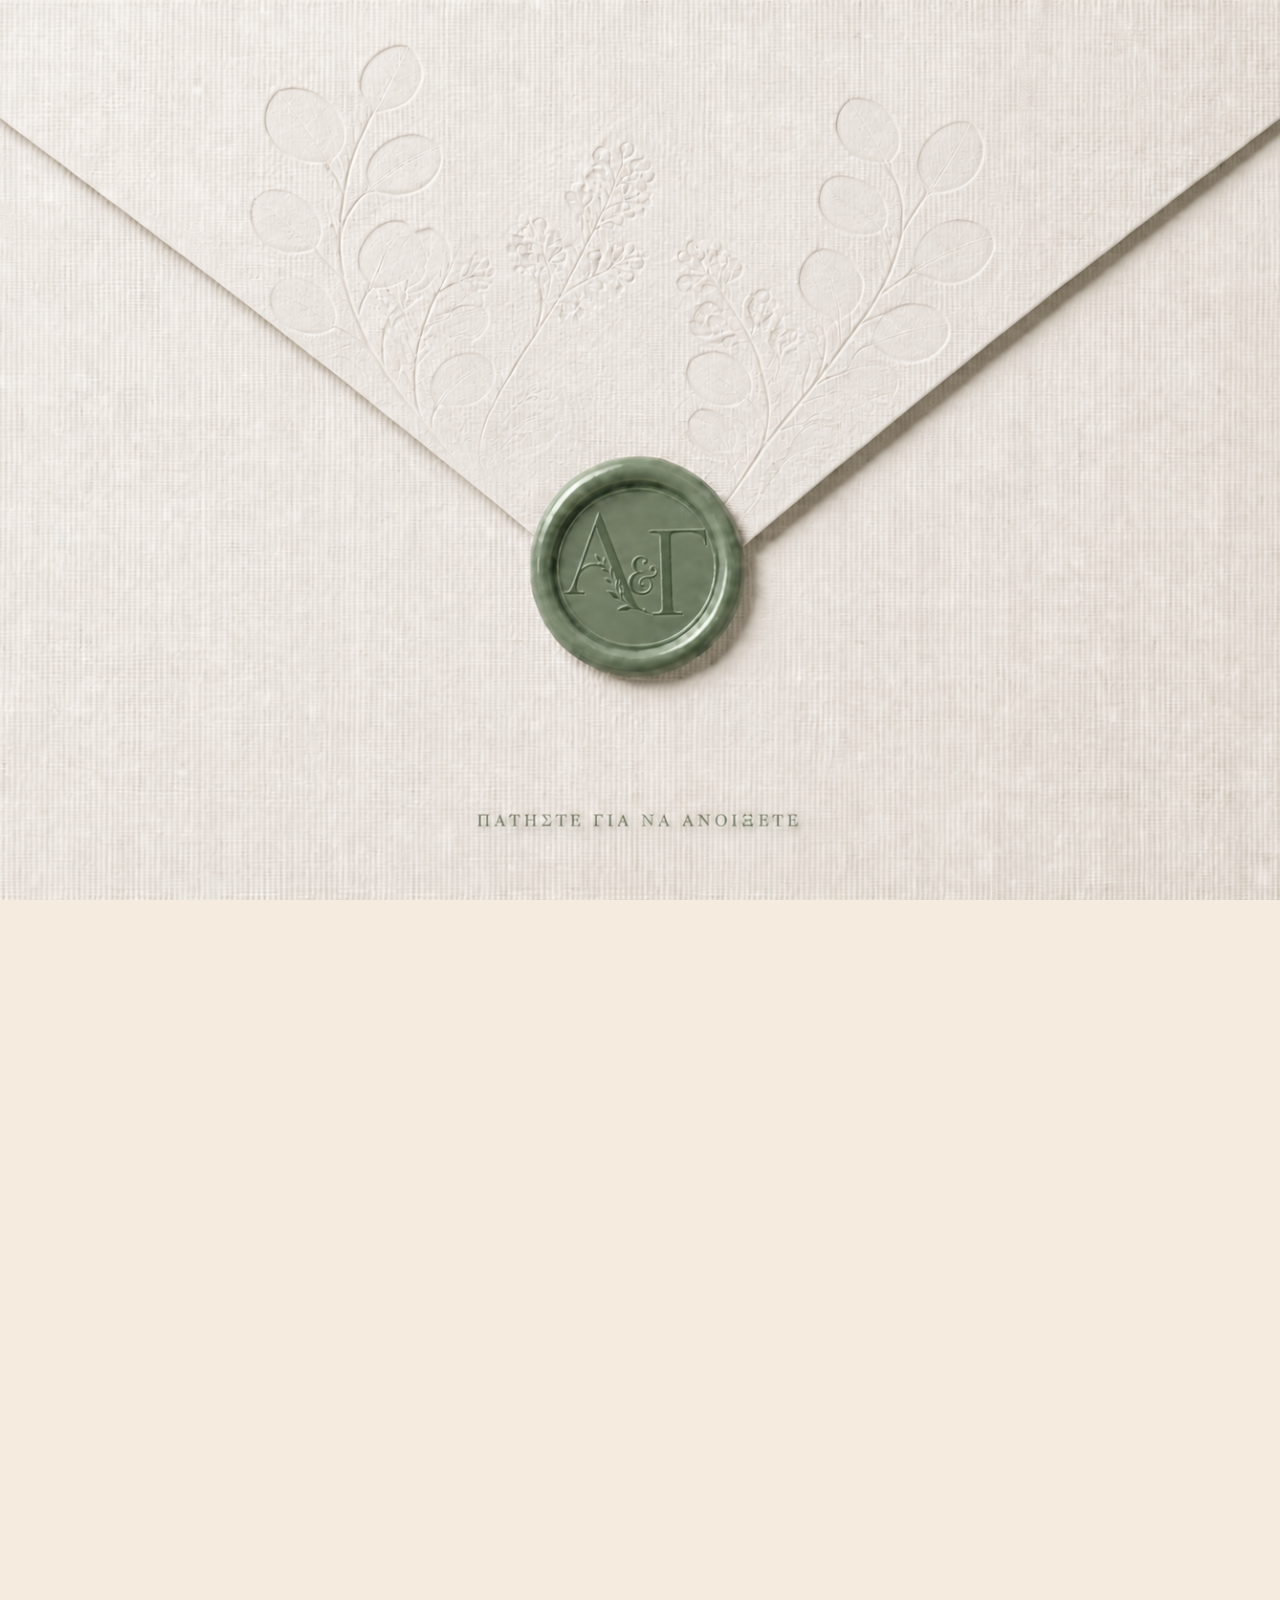
==== index.html @ 4507e448 "Wedding invitation site for Γιάννης & Αικατερίνη Based on the achilleas-georgia invitation, with eve" ====
<!doctype html><html lang="el"><head><meta charset="utf-8"><meta http-equiv="Cache-Control" content="no-cache, no-store, must-revalidate"><meta http-equiv="Pragma" content="no-cache"><meta http-equiv="Expires" content="0"><meta name="viewport" content="width=device-width,initial-scale=1"><script>(function(){var n=performance.getEntriesByType&&performance.getEntriesByType('navigation')[0];var u=new URL(location.href);if(n&&n.type==='reload'&&!u.searchParams.has('_fresh')){u.searchParams.set('_fresh',Date.now());location.replace(u.href)}})()</script><meta name="theme-color" content="#566e55"><title>Γιάννης &amp; Αικατερίνη | 00.00.0000</title><meta name="description" content="Το ηλεκτρονικό προσκλητήριο γάμου του Γιάννη και της Αικατερίνης, TODO ημερομηνία TODO: στον Ιερό Ναό … (περιοχή σε γενική)."><link rel="canonical" href="https://giannispap23.github.io/marriage/"><link rel="icon" type="image/png" href="favicon.png?v=1"><link rel="apple-touch-icon" href="apple-touch-icon.png?v=1"><link rel="manifest" href="site.webmanifest?v=1"><meta name="msapplication-TileColor" content="#566e55"><meta name="msapplication-TileImage" content="https://giannispap23.github.io/marriage/mstile.png?v=1"><meta property="og:type" content="website"><meta property="og:locale" content="el_GR"><meta property="og:url" content="https://giannispap23.github.io/marriage/"><meta property="og:title" content="Γιάννης &amp; Αικατερίνη | 00.00.0000"><meta property="og:description" content="Σας προσκαλούμε στον γάμο μας, TODO ημερομηνία, TODO: στον Ιερό Ναό … (περιοχή σε γενική)."><meta property="og:image" content="https://giannispap23.github.io/marriage/share-thumbnail-safe.png?v=1"><meta property="og:image:secure_url" content="https://giannispap23.github.io/marriage/share-thumbnail-safe.png?v=1"><meta property="og:image:type" content="image/png"><meta property="og:image:width" content="1254"><meta property="og:image:height" content="1254"><meta property="og:image:alt" content="Γιάννης &amp; Αικατερίνη — 00.00.0000"><meta name="twitter:card" content="summary_large_image"><meta name="twitter:title" content="Γιάννης &amp; Αικατερίνη | 00.00.0000"><meta name="twitter:description" content="Σας προσκαλούμε στον γάμο μας, TODO ημερομηνία."><meta name="twitter:image" content="https://giannispap23.github.io/marriage/share-thumbnail-safe.png?v=1"><meta name="twitter:image:alt" content="Γιάννης &amp; Αικατερίνη — 00.00.0000"><link rel="preconnect" href="https://fonts.googleapis.com"><link rel="preconnect" href="https://fonts.gstatic.com" crossorigin><link href="https://fonts.googleapis.com/css2?family=Great+Vibes&family=Noto+Serif:wght@300;400;500&display=swap" rel="stylesheet"><link rel="preload" href="envelope-landscape.png?v=1" as="image" fetchpriority="high"><link rel="stylesheet" href="design.css?v=1"><link rel="stylesheet" href="fix.css?v=1"><link rel="stylesheet" href="contrast.css?v=1"><link rel="stylesheet" href="responsive.css?v=1"></head>
<body class="locked"><section class="intro" id="intro"><button class="envelope" id="envelope" aria-label="Ανοίξτε το προσκλητήριο"><span class="env-back"></span><span class="env-front"></span><span class="flap"></span></button><p class="tap">Πατήστε τη σφραγίδα</p></section>
<main id="content" aria-hidden="true">
  <section class="date-hero section"><img class="scroll-flower flower-top" data-base="-18" src="flower-sprig.png?v=1" alt=""><img class="scroll-flower flower-bottom" data-base="162" src="flower-sprig.png?v=1" alt=""><div class="date-stack reveal-down" aria-label="Γιάννης και Αικατερίνη, TODO ημερομηνία"><span class="hero-number">00</span><b class="groom-name">Γιάννης</b><div class="middle-date"><span class="hero-number">00</span><i>&amp;</i></div><b class="bride-name">Αικατερίνη</b><span class="hero-number">00</span></div></section>
  <section class="countdown-section section reveal-up" id="countdown"><h2>Και μετράμε αντίστροφα:</h2><div class="countdown"><div><b id="days">—</b><small>Ημέρες</small></div><div><b id="hours">—</b><small>Ώρες</small></div><div><b id="minutes">—</b><small>Λεπτά</small></div><div><b id="seconds">—</b><small>Δ/λεπτα</small></div></div></section>
  <section class="invitation section floral-section"><div class="photo-panel"></div><div class="invite-card"><p>Την ημέρα που ο Θεός θα ευλογήσει<br>το καινούργιο μας ξεκίνημα,<br>θα είναι μεγάλη χαρά για μας<br>η παρουσία και η προσευχή σας<br>στο μυστήριο του γάμου μας</p><h1><span>Γιάννης</span><i>&amp;</i><span>Αικατερίνη</span></h1><div class="people"><div><h2>Οικογένειες</h2><p>TODO: π.χ. Αντωνίου &amp; Ελένης Επώνυμο<br>TODO: π.χ. Γρηγορίου &amp; Αικατερίνης Επώνυμο</p></div><div><h2>Κουμπάροι</h2><p>TODO: π.χ. Αλέξανδρος &amp; Μαρία Επώνυμο</p></div></div></div></section>
  <section class="wedding-day section reveal-up"><h2>Η Μέρα του Γάμου</h2><span class="day-star">✦</span><div class="day-cards"><article class="day-card"><span class="day-icon">❀</span><h3>Γάμος</h3><strong>TODO ώρα</strong><p>TODO ημερομηνία</p><h4>TODO: Ιερός Ναός …</h4><p>TODO: περιοχή ναού</p><a target="_blank" rel="noopener" href="https://www.google.com/maps/search/?api=1&amp;query=TODO%3A+%CE%99%CE%B5%CF%81%CF%8C%CF%82+%CE%9D%CE%B1%CF%8C%CF%82+%E2%80%A6+TODO%3A+%CF%80%CE%B5%CF%81%CE%B9%CE%BF%CF%87%CE%AE+%CE%BD%CE%B1%CE%BF%CF%8D">📍 Δείτε στον χάρτη</a></article><article class="day-card"><span class="day-icon">♡</span><h3>Δεξίωση</h3><strong>Ακολουθεί</strong><p>Γεύμα &amp; Χορός</p><h4>TODO: όνομα κτήματος / αίθουσας</h4><p>TODO: περιοχή</p><a target="_blank" rel="noopener" href="https://www.google.com/maps/search/?api=1&amp;query=TODO%3A+%CF%8C%CE%BD%CE%BF%CE%BC%CE%B1+%CE%BA%CF%84%CE%AE%CE%BC%CE%B1%CF%84%CE%BF%CF%82+%2F+%CE%B1%CE%AF%CE%B8%CE%BF%CF%85%CF%83%CE%B1%CF%82+TODO%3A+%CF%80%CE%B5%CF%81%CE%B9%CE%BF%CF%87%CE%AE">📍 Δείτε στον χάρτη</a></article></div></section>
  <section class="rsvp section reveal-up"><div class="rsvp-card"><h2>Σας περιμένουμε στη χαρά μας</h2><p>Παρακαλούμε ενημερώστε μας για την παρουσία σας στη δεξίωση<br>έως τις TODO, συμπληρώνοντας την παρακάτω φόρμα.</p><form id="rsvpForm"><label>Ονοματεπώνυμο<input name="name" required autocomplete="name"></label><label>Τηλέφωνο<input name="phone" type="tel" required autocomplete="tel"></label><fieldset><legend>Θα έρθετε στη δεξίωση;</legend><label class="choice"><input type="radio" name="attendance" value="Ναι" required> Ναι</label><label class="choice"><input type="radio" name="attendance" value="Όχι"> Όχι</label></fieldset><label>Αν ΝΑΙ, πόσα άτομα να σημειώσουμε;<select name="guests"><option>0</option><option>1</option><option>2</option><option>3</option><option>4</option><option>5</option><option>6</option><option>7</option><option>8</option><option>9</option></select></label><label>Κάτι που θέλετε να μας πείτε…<textarea name="message" rows="3"></textarea></label><button type="submit">Αποστολή</button><p id="formStatus" role="status"></p></form></div></section>
  <section class="gift section reveal-up"><p class="small-title">Προαιρετική Λίστα Γάμου</p><p class="gift-intro">Η παρουσία σας είναι το μεγαλύτερο δώρο για εμάς.<br><br>Εάν επιθυμείτε να μας χαρίσετε κάτι, θα χαρούμε να το κάνετε μέσω:</p><div class="gift-options"><div class="bank-card"><span class="bank-icon">€</span><h3>TODO: Τράπεζα</h3><button class="copy-gift" data-gift="IBAN" data-copy="TODO: GRxxxxxxxxxxxxxxxxxxxxxxxxx">TODO: GRxxxxxxxxxxxxxxxxxxxxxxxxx</button><p class="copy-status">Πατήστε για αντιγραφή</p></div><div class="bank-card"><span class="bank-icon">✦</span><h3>IRIS Payments</h3><button class="copy-gift" data-gift="IRIS" data-copy="69">TODO: 69XXXXXXXX</button><p class="copy-status">Πατήστε για αντιγραφή</p></div></div><p class="gift-thanks">Σας ευχαριστούμε θερμά.</p><div class="gift-space" aria-hidden="true"></div></section>
  <section class="album section floral-bg"><h2>Οι στιγμές μας</h2><p>Βοηθήστε μας να δημιουργήσουμε ένα μοναδικό ψηφιακό άλμπουμ, γεμάτο χαμόγελα, συγκινήσεις και αυθόρμητες στιγμές!</p><button type="button" class="soft-button">Ανεβάστε φωτογραφίες</button><p id="uploadStatus" role="status"></p></section>
  <section class="wishes section"><h2>Ευχολόγιο</h2><form id="wishForm"><label>Ονοματεπώνυμο<input name="wishName" required></label><label>Ευχή<textarea name="wish" rows="4" required></textarea></label><button type="submit">Αποστολή</button><p id="wishStatus" role="status"></p></form></section>
  <footer class="section"><h2>Στοιχεία επικοινωνίας.</h2><div class="phone-links"><a href="tel:TODO: +3069XXXXXXXX"><b>Γιάννης</b><span>TODO: +3069XXXXXXXX</span></a><a href="tel:TODO: +3069XXXXXXXX"><b>Αικατερίνη</b><span>TODO: +3069XXXXXXXX</span></a></div></footer>
</main><button class="music" id="music" aria-label="Ήχος">♫</button><script src="https://upload-widget.cloudinary.com/latest/global/all.js"></script><script src="script.js?v=1"></script><script>(function(){var u=new URL(location.href);if(u.searchParams.has('_fresh')){u.searchParams.delete('_fresh');history.replaceState(null,'',u.pathname+(u.searchParams.size?'?'+u.searchParams:'')+u.hash)}})()</script></body></html>
---- design.css ----
:root{--green:#6f836f;--green-dark:#405746;--soft:#f5ecdf;--gold:#c49a6c;--terra:#b94c28;--peach:#db8657}*{box-sizing:border-box}html{scroll-behavior:smooth}body{margin:0;background:var(--soft);color:var(--green-dark);font-family:'Noto Serif',serif}.locked{overflow:hidden}.intro{position:fixed;z-index:20;inset:0;display:grid;place-items:center;background:#f2eee8;transition:opacity .9s,visibility .9s}.intro.open{opacity:0;visibility:hidden}.intro-photo{position:absolute;inset:0;background:radial-gradient(circle at 50% 45%,#fff 0,#efe9e0 68%,#e2d8ca 100%)}.intro-kicker{display:none}.tap{position:absolute;z-index:8;bottom:max(5vh,28px);margin:0;color:#59695a;font-size:clamp(.56rem,1.2vw,.72rem);letter-spacing:.28em;text-transform:uppercase}.envelope{position:relative;height:min(91svh,900px);width:auto;max-width:92vw;aspect-ratio:714/1000;border:0;border-radius:clamp(8px,1.5vw,18px);background:#f6f2e9;cursor:pointer;perspective:1400px;overflow:hidden;box-shadow:0 24px 55px #4b443b36}.envelope:before{content:'';position:absolute;z-index:1;inset:0;background:linear-gradient(100deg,#ffffff99,#e7ded255),repeating-linear-gradient(0deg,#8b7e6d0a 0 1px,transparent 1px 3px);}.env-back{position:absolute;z-index:1;inset:0;background:#f7f3eb}.env-front{position:absolute;z-index:5;inset:0;clip-path:polygon(0 43%,50% 59%,100% 43%,100% 100%,0 100%);background:linear-gradient(145deg,#f2ede3,#e6ddd0);transition:transform 1.2s 1.05s,opacity .8s 1.4s}.flap{position:absolute;z-index:6;inset:0 0 38%;clip-path:polygon(0 0,100% 0,50% 100%);transform-origin:top;transition:transform 1.25s cubic-bezier(.4,0,.2,1);background:linear-gradient(160deg,#faf7ef,#e8dfd2)}.flap:after{content:'❧  ❦  ❧';position:absolute;inset:16% 8% auto;color:#c5c8bd;font-size:clamp(2.5rem,8vw,5rem);letter-spacing:.35em;opacity:.32;text-shadow:0 1px #fff}.letter{position:absolute;z-index:3;left:5%;right:5%;bottom:4%;height:88%;padding:18% 8%;background:#fff;color:var(--green-dark);font:clamp(2.4rem,7vw,5rem) 'Great Vibes';transition:transform 1.25s 1.35s,opacity .7s 1.6s;box-shadow:0 4px 20px #0001}.letter b{display:block;font-weight:400}.letter i{color:var(--terra)}.letter small{display:block;margin-top:15px;font:400 clamp(.62rem,1.4vw,.85rem) 'Noto Serif';letter-spacing:.2em}.seal{position:absolute;z-index:7;left:50%;top:43%;transform:translate(-50%,-50%);width:clamp(70px,13vh,116px);height:clamp(70px,13vh,116px);border-radius:50%;display:grid;place-items:center;background:var(--green);color:#edf0e9;font:clamp(1.4rem,3vw,2.2rem) 'Great Vibes';box-shadow:inset 0 0 0 5px #ffffff22,0 8px 15px #283b2d36;transition:transform .65s,opacity .55s}.envelope.is-open .seal{transform:translate(-50%,-50%) scale(1.18);opacity:0}.envelope.is-open .flap{transform:rotateX(180deg);z-index:2}.envelope.is-open .env-front{transform:translateY(42%);opacity:.15}.envelope.is-open .letter{transform:translateY(-9%)}main{width:min(100%,1180px);margin:auto;background:#fff;box-shadow:0 0 50px #4d453c25;opacity:0;transition:opacity .9s}main.visible{opacity:1}.section{padding:clamp(72px,9vw,120px) max(6%,32px);text-align:center;position:relative;overflow:hidden}.small-title{font-size:clamp(1rem,1.8vw,1.35rem);margin:0 0 10px;color:var(--terra)}.section h2{font:400 clamp(3.3rem,7vw,6rem) 'Great Vibes';margin:5px 0 30px;color:var(--green-dark)}.countdown-section{padding-top:clamp(70px,9vw,105px);padding-bottom:clamp(70px,9vw,105px)}.countdown{display:grid;grid-template-columns:repeat(4,1fr);gap:12px;max-width:760px;margin:auto}.countdown b{display:block;font-size:clamp(1.8rem,5vw,3.8rem);font-weight:300;color:var(--terra)}.countdown small{font-size:clamp(.58rem,1vw,.78rem)}.floral-section:before,.floral-section:after,.floral-bg:after{content:'';position:absolute;background:url('bouquet.jpg') center/cover;width:clamp(260px,35vw,430px);height:clamp(340px,46vw,560px);opacity:.9;pointer-events:none}.floral-section:before{left:-190px;top:-100px;transform:rotate(12deg)}.floral-section:after{right:-210px;bottom:-130px;transform:rotate(195deg)}.invitation{padding:0;display:grid;grid-template-columns:minmax(320px,42%) 1fr;align-items:stretch}.photo-panel{min-height:980px;background:url('bouquet.jpg') center/cover}.invite-card{padding:clamp(72px,8vw,115px) 8%;align-self:center;background:#fffffff3;position:relative;z-index:1}.verse{font-style:italic;font-size:clamp(1rem,1.5vw,1.25rem);line-height:1.8}.divider{display:block;color:var(--peach);margin:25px}.invite-card>p{line-height:1.9}.invite-card h1{font:400 clamp(3.7rem,7vw,6.4rem)/.95 'Great Vibes';margin:38px 0 22px}.invite-card h1 i{color:var(--terra)}.invite-card h3{font-weight:400;font-size:clamp(.95rem,1.4vw,1.15rem)}.people{display:grid;grid-template-columns:1fr 1fr;gap:24px;margin-top:48px}.people h2{font-size:clamp(2.3rem,4vw,3.4rem);margin:0}.people p{font-size:clamp(.75rem,1.1vw,.92rem);line-height:1.9}.location-name{font-size:clamp(1.05rem,1.5vw,1.3rem);line-height:1.7}.location iframe{width:100%;height:clamp(340px,48vw,520px);border:0;margin:28px 0}.map-link{display:inline-block;color:var(--green-dark);text-decoration:none;border-bottom:1px solid;padding:9px;letter-spacing:.09em}.floral-bg{background:#f7f3ed}.floral-bg:after{right:-190px;bottom:-170px;transform:rotate(190deg);opacity:.5}.rsvp>p,.album>p{line-height:1.9;max-width:620px;margin:0 auto 40px}.rsvp form,.wishes form{position:relative;z-index:1;max-width:600px;margin:auto;text-align:left}label,legend{display:block;font-size:.84rem;margin:18px 0 7px}input,select,textarea{width:100%;padding:13px;border:0;border-bottom:1px solid #9bab99;background:#ffffffc2;color:var(--green-dark);font:inherit;border-radius:0}fieldset{border:0;padding:0;margin:18px 0}.choice{display:inline-flex;align-items:center;margin-right:25px}.choice input{width:auto;margin-right:8px}form button,.soft-button{display:block;margin:30px auto 0;padding:14px 48px;border:1px solid var(--terra);background:var(--terra);color:#fff;font:inherit;cursor:pointer}.bank-card{max-width:570px;margin:30px auto;padding:50px;background:#f7f3ed}.bank-icon{display:grid;place-items:center;margin:auto;width:58px;height:58px;border:1px solid var(--terra);border-radius:50%;font-size:1.7rem;color:var(--terra)}.bank-card h3{font-weight:400}.iban{border:0;background:none;color:var(--green-dark);font:500 clamp(.82rem,2.2vw,1.1rem) monospace;cursor:pointer}.bank-card p{font-size:.72rem}.no-gift{border:0;background:none;color:var(--green-dark);text-decoration:underline;cursor:pointer}.album{min-height:480px}.soft-button{background:transparent;color:var(--terra)}.wishes{background:#fff}footer{background:url('bouquet.jpg') center/cover;color:#fff;text-shadow:0 2px 10px #263526;min-height:520px}footer:before{content:'';position:absolute;inset:0;background:#394f40b5}footer>*{position:relative}footer h2{color:#fff}footer h3{font:400 clamp(3rem,7vw,5.8rem) 'Great Vibes';margin:10px}.phone-links{display:flex;justify-content:center;gap:18px;flex-wrap:wrap;margin-top:32px}.phone-links a{color:#fff;text-decoration:none;border:1px solid #ffffff99;padding:13px 18px}.music{display:none;position:fixed;z-index:10;right:18px;bottom:18px;width:52px;height:52px;border:1px solid #fff;border-radius:50%;background:var(--green-dark);color:#fff;font-size:1.2rem}.music.show{display:block}.music.playing{animation:pulse 1.4s infinite}@keyframes pulse{50%{transform:scale(1.08)}}@media(max-width:760px){body{background:#fff}.section{padding:68px 7%}.invitation{grid-template-columns:1fr}.photo-panel{min-height:520px}.invite-card{padding:78px 7%}.people{grid-template-columns:1fr}.envelope{height:auto;width:min(88vw,430px);max-height:92svh}.tap{bottom:3.5vh}.flap:after{font-size:2.8rem}.location iframe{height:360px}}@media(min-width:1400px){main{width:min(92vw,1320px)}.invitation{grid-template-columns:45% 55%}.photo-panel{min-height:1080px}}
---- fix.css ----
.letter{opacity:0;transition:none;padding:0;overflow:hidden;border:7px solid #fff}.letter img{display:block;width:100%;height:100%;object-fit:cover}.envelope.is-open .letter{opacity:1;transform:translateY(-13%);transition:transform 1.35s 1.25s,opacity .6s 1.05s}.flap{inset:0 0 43%;clip-path:polygon(0 0,100% 0,50% 100%);filter:drop-shadow(0 7px 5px #756c6030)}.flap:after{content:'';position:absolute;inset:6% 4% 12%;background:linear-gradient(#f6f2e9d9,#f6f2e9d9),url('bouquet.jpg') center/cover;filter:grayscale(1);opacity:.16;mix-blend-mode:multiply}.env-front{inset:0;clip-path:polygon(0 39%,50% 61%,100% 39%,100% 100%,0 100%);background:linear-gradient(150deg,#f1eadf 0 49.6%,#e7ddcf 50% 100%);filter:drop-shadow(0 -5px 6px #756c601f)}.env-back{background:linear-gradient(90deg,#e8dfd2,#f8f4eb 12% 88%,#e8dfd2)}.seal{top:47%}.envelope.is-open .flap{transform:rotateX(180deg)}.envelope.is-open .env-front{transform:translateY(48%);opacity:.1}
.date-hero{min-height:100svh;display:grid;place-items:center;background:#fff;padding:30px;isolation:isolate}.date-stack{position:relative;z-index:2;display:grid;grid-template-columns:1fr;justify-items:center;line-height:.7}.date-stack span{font-size:clamp(9rem,26vw,21rem);font-weight:300;color:#d8dfd8;letter-spacing:-.08em}.date-stack b{font:400 clamp(4rem,10vw,8.5rem)/.65 'Great Vibes';color:var(--green-dark);margin:-1.4em 0 -.2em}.date-stack i{font:400 clamp(2rem,5vw,4rem) 'Great Vibes';color:var(--terra);margin:-.2em 0}.corner{position:absolute;width:clamp(220px,28vw,400px);height:clamp(220px,28vw,400px);background:url('bouquet.jpg') center/cover no-repeat;z-index:1}.corner-top{left:-8%;top:-8%;clip-path:polygon(0 0,100% 0,0 100%)}.corner-bottom{right:-8%;bottom:-8%;transform:rotate(180deg);clip-path:polygon(0 0,100% 0,0 100%)}.down-cue{position:absolute;bottom:22px;color:var(--green-dark);font-size:.65rem;letter-spacing:.25em;text-decoration:none}.reveal-up,.reveal-down{opacity:0;transition:opacity .85s,transform .85s}.reveal-up{transform:translateY(55px)}.reveal-down{transform:translateY(-55px)}.revealed{opacity:1;transform:none}.church-photo{position:relative;overflow:hidden;max-height:720px}.church-photo img{display:block;width:100%;height:clamp(420px,64vw,720px);object-fit:cover;transition:transform .7s,filter .7s}.church-photo a{position:absolute;left:50%;top:50%;transform:translate(-50%,-50%);padding:18px 55px;border-radius:999px;background:#334036c9;color:#fff;text-decoration:none;letter-spacing:.12em;opacity:0;transition:opacity .35s}.church-photo:hover img{transform:scale(1.035);filter:brightness(.72)}.church-photo:hover a,.church-photo:focus-within a{opacity:1}.rsvp{background:var(--green);padding:clamp(42px,7vw,90px)}.rsvp-card{max-width:720px;margin:auto;background:#fff;padding:clamp(38px,7vw,85px)}.rsvp-phones{display:grid;gap:13px;margin:28px auto}.rsvp-phones a{color:var(--green-dark);text-decoration:none}.rsvp form input,.rsvp form select,.rsvp form textarea{background:#fff}.rsvp form button{width:100%;background:#fff;color:var(--green-dark);border-color:var(--green-dark)}.gift>p:not(.small-title){max-width:720px;margin:0 auto 40px;line-height:1.9}.gift-options{display:grid;grid-template-columns:1fr 1fr;gap:25px}.copy-gift{border:0;background:none;color:var(--green-dark);font:600 clamp(.82rem,1.7vw,1rem) monospace;cursor:pointer}.copy-status{font-size:.73rem}.music.muted{background:#59645b;color:#c8d0c8}.music.muted:after{content:'';position:absolute;width:26px;height:2px;background:#c8d0c8;transform:rotate(45deg);left:12px;top:24px}.music{position:fixed}.music span{pointer-events:none}@media(max-width:760px){.date-stack span{font-size:clamp(8rem,43vw,14rem)}.date-stack b{font-size:clamp(3.8rem,17vw,6rem)}.corner{width:230px;height:230px}.gift-options{grid-template-columns:1fr}.church-photo a{opacity:1;padding:14px 35px}.church-photo img{filter:brightness(.82)}}
---- contrast.css ----
footer.section{background-position:center 42%;color:#fff;text-shadow:0 2px 12px #18251bcc}footer.section:before{background:linear-gradient(180deg,#304337d9,#25382ee8)}footer.section h2{color:#fff!important;font-size:clamp(4rem,9vw,7rem);line-height:1.05}footer.section h3{color:#fff;font-weight:400}footer.section>p{color:#fff;font-size:1.15rem}footer.section .phone-links a{background:#ffffff12;border:1px solid #fff;color:#fff;box-shadow:0 5px 18px #13201833;backdrop-filter:blur(5px)}
---- responsive.css ----
.intro{padding:0!important;overflow:hidden}.intro-photo,.intro-kicker{display:none!important}
.envelope{width:100vw!important;height:100svh!important;max-width:none!important;max-height:none!important;aspect-ratio:auto!important;border-radius:0!important;box-shadow:none!important}
.env-back{background:linear-gradient(120deg,#d8c8b4,#f7f0e6 42%,#d1bea8)}
.flap{inset:0 0 50%!important;clip-path:polygon(0 0,100% 0,50% 100%)!important;background:linear-gradient(145deg,#eadfce,#cdbba5)!important;transform-origin:top center!important}
.flap:after{inset:4% 5% 9%!important;background-image:url('flower-sprig.png?v=2'),url('flower-sprig.png?v=2')!important;background-position:12% 22%,88% 66%!important;background-size:clamp(170px,24vw,350px) auto,clamp(190px,27vw,390px) auto!important;background-repeat:no-repeat!important;background-color:transparent!important;filter:grayscale(.72) sepia(.22)!important;opacity:.22!important;mix-blend-mode:multiply}
.env-front{clip-path:polygon(0 43%,50% 67%,100% 43%,100% 100%,0 100%)!important;background:linear-gradient(145deg,#eee4d6 0 50%,#dfd1c0 50%)!important}
.seal{top:50%!important;left:50%!important;transform:translate(-50%,-50%)!important;width:clamp(88px,12vw,136px)!important;height:clamp(88px,12vw,136px)!important;font-size:clamp(1.25rem,2.3vw,2rem)!important;letter-spacing:.14em!important;box-shadow:0 10px 28px #49321c66,inset 2px 2px 7px #ffd2a955,inset -4px -5px 8px #61291488!important}
.envelope:before{z-index:2!important;pointer-events:none;background:repeating-linear-gradient(90deg,#8d837509 0 1px,transparent 1px 4px),repeating-linear-gradient(0deg,#8d837507 0 1px,transparent 1px 4px),linear-gradient(115deg,#fff6,#d9cdbb22)!important;mix-blend-mode:multiply;opacity:.95}
.env-back,.env-front,.flap{background-color:#eee8de!important;background-image:repeating-linear-gradient(90deg,#81786c0b 0 1px,transparent 1px 4px),repeating-linear-gradient(0deg,#81786c09 0 1px,transparent 1px 4px),linear-gradient(145deg,#f8f4ed,#e4dacd)!important}
.flap:after{inset:8% 7% 9%!important;background:#d8cfc3!important;-webkit-mask-image:url('flower-sprig.png?v=2')!important;mask-image:url('flower-sprig.png?v=2')!important;-webkit-mask-repeat:no-repeat!important;mask-repeat:no-repeat!important;-webkit-mask-position:center!important;mask-position:center!important;-webkit-mask-size:72% auto!important;mask-size:72% auto!important;filter:drop-shadow(-1px -1px 0 #fff) drop-shadow(1px 1px 1px #a99f92)!important;opacity:.5!important;mix-blend-mode:multiply!important}
.seal{background:radial-gradient(circle at 34% 27%,#80947d 0,#5e765f 45%,#405943 78%,#314936 100%)!important;border:2px solid #536b55!important;box-shadow:0 12px 24px #493d3255,inset 0 0 0 5px #ffffff18,inset 3px 3px 7px #d7e0d02c,inset -5px -6px 8px #1f382999!important;text-shadow:0 1px #233a2b,0 -1px #b9c8b5!important}
.tap{z-index:10;bottom:4vh!important;color:#fff!important;text-shadow:0 2px 12px #38281f!important}
.letter{width:min(70vw,560px)!important;height:min(82svh,790px)!important;left:50%!important;top:50%!important;transform:translate(-50%,-38%)!important}.envelope.is-open .letter{transform:translate(-50%,-58%)!important}
.date-stack{display:flex!important;flex-direction:column;align-items:center;justify-content:center;gap:0;line-height:.68!important}.date-stack span{display:block;margin:-.08em 0;font-size:clamp(8rem,22vw,18rem)!important;color:#d8dfd8;letter-spacing:-.08em}.date-stack b{position:relative;z-index:4;margin:-.18em 0 .04em!important;font:400 clamp(3.7rem,9vw,8rem)/.9 'Great Vibes'!important;color:var(--green-dark)!important;white-space:nowrap}.date-stack i{position:relative;z-index:5;margin:-.55em 0 .02em!important;font:400 clamp(2rem,4vw,3.8rem)/1 'Great Vibes'!important;color:var(--terra)!important}.date-stack .bride-name{margin-top:-.12em!important}
.scroll-flower{position:absolute;z-index:3;width:clamp(130px,22vw,330px);height:auto;will-change:transform;pointer-events:none}.flower-top{left:2vw;top:3vh;transform-origin:35% 45%}.flower-bottom{right:2vw;bottom:3vh;transform-origin:65% 55%}.down-cue,.corner{display:none!important}
.gift-options{display:flex!important;justify-content:center;align-items:stretch;gap:5%!important}.gift-options .bank-card{flex:0 0 45%;width:45%;margin:0!important}
footer.section{background:linear-gradient(145deg,#415847,#24382e)!important}footer.section:before{background:none!important}
.date-stack .bride-name{margin-top:.85em!important}
@media(max-width:760px){.date-stack .bride-name{margin-top:.7em!important}}
.floral-section:before,.floral-section:after{display:none!important}.photo-panel{background-image:url('bouquet.jpg')!important;background-repeat:no-repeat!important;background-position:center!important;background-size:cover!important}
.gift-intro{line-height:1.9!important}.no-gift{display:block;margin:42px auto 0!important;line-height:1.7}.gift-thanks{margin:clamp(32px,5vw,58px) auto 0;font-size:clamp(1.15rem,2vw,1.55rem);color:var(--green-dark);font-style:italic}.gift-space{height:1.7em}
@media(max-width:760px){.date-stack{line-height:.67!important}.date-stack b{font-size:clamp(3.55rem,16vw,5.5rem)!important;margin:-.16em 0 .03em!important}.date-stack i{font-size:2.1rem!important;margin:-.5em 0 .02em!important}.date-stack .bride-name{margin-top:.7em!important}.date-stack span{font-size:clamp(7.4rem,37vw,12rem)!important}.gift-options{display:grid!important;grid-template-columns:1fr!important}.gift-options .bank-card{width:100%;max-width:none;flex:auto}.scroll-flower{width:150px}.letter{width:min(88vw,520px)!important}}

/* Exact reference envelope artwork; fades away while the real invitation rises. */
.envelope:before{content:''!important;position:absolute!important;inset:0!important;width:100%!important;height:100%!important;z-index:9!important;background-color:#ebe5dd!important;background-image:url('envelope-landscape.png?v=41')!important;background-position:center!important;background-repeat:no-repeat!important;background-size:cover!important;opacity:1!important;mix-blend-mode:normal!important;transition:opacity .8s .45s,transform 1.1s .25s!important}
@media (max-aspect-ratio: 4/5){.envelope:before{background-image:url('envelope.png?v=41')!important;background-size:cover!important}}
.intro{inset:0!important;width:100vw!important;max-width:none!important;margin:0!important;padding:0!important}.envelope{position:absolute!important;inset:0!important;width:100vw!important;height:100svh!important;max-width:none!important;max-height:none!important;margin:0!important;border-radius:0!important}
.envelope.is-open:before{opacity:0!important;transform:scale(1.015)!important}
.tap{display:none!important}

/* One equal vertical rhythm for every hero item. */
.date-stack{display:grid!important;grid-template-columns:1fr!important;justify-items:center!important;align-content:center!important;gap:clamp(12px,2.1vh,28px)!important;line-height:1!important}
.date-stack span,.date-stack b,.date-stack i,.date-stack .bride-name{margin:0!important;line-height:.82!important}
.date-stack span{font-size:clamp(6.5rem,15vw,12rem)!important}.date-stack b{font-size:clamp(3.5rem,7.5vw,6rem)!important}.date-stack i{font-size:clamp(2rem,4vw,3.4rem)!important}
@media(max-width:760px){.date-stack{gap:clamp(9px,1.6vh,16px)!important}.date-stack span{font-size:clamp(5.4rem,26vw,8rem)!important}.date-stack b{font-size:clamp(3rem,13vw,4.6rem)!important}.date-stack i{font-size:2rem!important}}

/* Final hero composition: 08 / name / 11+& / name / 26. */
.date-stack{display:grid!important;grid-template-columns:1fr!important;justify-items:center!important;align-content:center!important;gap:clamp(14px,2.5vh,34px)!important;line-height:1!important}
.date-stack .hero-number,.date-stack b,.date-stack i,.date-stack .bride-name{margin:0!important}
.date-stack .hero-number{font:300 clamp(7rem,17vw,13rem)/.72 'Noto Serif',serif!important;color:#d5ddd5!important;letter-spacing:-.075em!important}
.date-stack b{font:400 clamp(4rem,8vw,6.8rem)/.88 'Great Vibes',cursive!important;color:#4c6550!important;white-space:nowrap!important}
.middle-date{position:relative;display:grid;place-items:center}.middle-date>*{grid-area:1/1}.date-stack .middle-date i{z-index:2;font:400 clamp(2.5rem,5vw,4.2rem)/1 'Great Vibes',cursive!important;color:#b75432!important;transform:translateY(.04em)}
@media(max-width:760px){.date-stack{gap:clamp(10px,1.9vh,17px)!important}.date-stack .hero-number{font-size:clamp(6.2rem,31vw,9rem)!important}.date-stack b{font-size:clamp(3.4rem,15vw,5rem)!important}.date-stack .middle-date i{font-size:clamp(2.2rem,10vw,3rem)!important}}

/* Greek luxury typography: real Greek glyphs, rendered as text rather than an image. */
@font-face{font-family:'GFS Olga';src:url('GFSOlga.otf?v=1') format('opentype');font-display:swap}
@font-face{font-family:'GFS Didot';src:url('GFSDidot.otf?v=1') format('opentype');font-weight:400;font-display:swap}
@font-face{font-family:'GFS Didot';src:url('GFSDidotBold.otf?v=1') format('opentype');font-weight:600;font-display:swap}
.date-stack .hero-number{font-family:'GFS Didot','Noto Serif',serif!important;font-weight:600!important;color:#d1d9d1!important;letter-spacing:-.045em!important}
.date-stack b{font-family:'GFS Olga','Segoe Script',cursive!important;font-weight:400!important;font-style:italic!important;color:#4c6550!important;letter-spacing:.01em!important}
.date-stack .middle-date i{font-family:'GFS Olga','Segoe Script',cursive!important;font-size:clamp(1.35rem,2.4vw,2rem)!important;color:#4c6550!important;transform:none!important}
@media(max-width:760px){.date-stack .middle-date i{font-size:clamp(1.15rem,5vw,1.55rem)!important}}
.copy-status{min-height:1.4em!important;transition:color .2s,transform .2s}.copy-status.copied{color:#405746!important;font-weight:600!important;transform:scale(1.04)}
.phone-links a{display:flex!important;min-width:230px;flex-direction:column!important;align-items:center!important;justify-content:center!important;gap:10px!important}.phone-links a b,.phone-links a span{display:block!important;width:100%!important;margin:0!important;line-height:1.35!important;font-family:'Noto Serif',serif!important}.phone-links a b{font-size:1.08rem!important}.phone-links a span{font-size:1rem!important;letter-spacing:.08em!important}

/* Final content and responsive wedding-day cards. */
.countdown-section h2{font-family:'GFS Didot','Noto Serif',serif!important;font-size:clamp(2rem,4.8vw,4.2rem)!important;line-height:1.2!important;margin-bottom:55px!important}
.invite-card h1{display:flex;flex-direction:column;align-items:center;gap:.08em}.invite-card h1 span,.invite-card h1 i{display:block}.invite-card h1 i{font-size:.55em;color:#c47a3d!important;margin:.05em 0}.invite-card h3,.ceremony-copy{font-size:clamp(1.25rem,2.1vw,1.8rem)!important;line-height:1.75!important}.invite-card .people p{font-size:clamp(.95rem,1.45vw,1.18rem)!important;line-height:1.9!important}
.wedding-day{background:#e8eee7;padding-top:clamp(75px,9vw,120px);padding-bottom:clamp(75px,9vw,120px)}.wedding-day>h2{font-family:'GFS Didot','Noto Serif',serif!important;font-weight:600!important;font-size:clamp(2.8rem,6vw,5.5rem)!important;color:#7e9a7c!important}.day-star{display:block;font-size:2rem;color:#b8c9b5;margin:15px 0 55px}.day-cards{display:grid;grid-template-columns:repeat(2,minmax(0,1fr));gap:clamp(24px,4vw,55px);max-width:1050px;margin:auto}.day-card{display:flex;min-height:610px;flex-direction:column;align-items:center;justify-content:center;padding:clamp(38px,5vw,70px) 28px;background:#fff;border-radius:26px;box-shadow:0 18px 40px #40574620}.day-icon{font-size:3rem;color:#86a584}.day-card h3{font:600 clamp(2.1rem,4vw,3.2rem) 'GFS Didot','Noto Serif',serif;margin:35px 0}.day-card strong{font:italic 400 clamp(1.7rem,3vw,2.5rem) 'GFS Olga','GFS Didot',serif;color:#8fab8d}.day-card p{font-size:clamp(1rem,1.7vw,1.25rem);color:#8c9f8c;margin:22px 0}.day-card h4{font:400 clamp(1.35rem,2.4vw,2rem) 'GFS Didot','Noto Serif',serif;margin:18px 0}.day-card a{display:inline-block;margin-top:24px;padding:16px 32px;border-radius:999px;background:#86a584;color:#fff;text-decoration:none;font-weight:500;box-shadow:0 8px 18px #40574628}.gift-options{display:grid!important;grid-template-columns:repeat(3,minmax(0,1fr))!important;gap:24px!important}.gift-options .bank-card{width:auto!important;max-width:none!important;min-width:0!important;flex:auto!important;padding:42px 18px!important}.copy-gift{overflow-wrap:anywhere;line-height:1.65!important}.rsvp-card>h2{font-family:'GFS Didot','Noto Serif',serif!important;font-size:clamp(2.5rem,5vw,4.5rem)!important;line-height:1.15!important}
@media(max-width:760px){.day-cards{grid-template-columns:1fr}.day-card{min-height:520px}.gift-options{grid-template-columns:1fr!important}.wedding-day{padding-left:6%!important;padding-right:6%!important}.invite-card h1{font-size:clamp(3.4rem,16vw,5rem)!important}.ceremony-copy{font-size:1.22rem!important}}
.envelope.is-open .env-back{opacity:0;transition:opacity .4s .85s}.envelope.is-open .flap,.envelope.is-open .env-front{opacity:0;transition:transform 1.25s cubic-bezier(.4,0,.2,1),opacity .4s .85s}
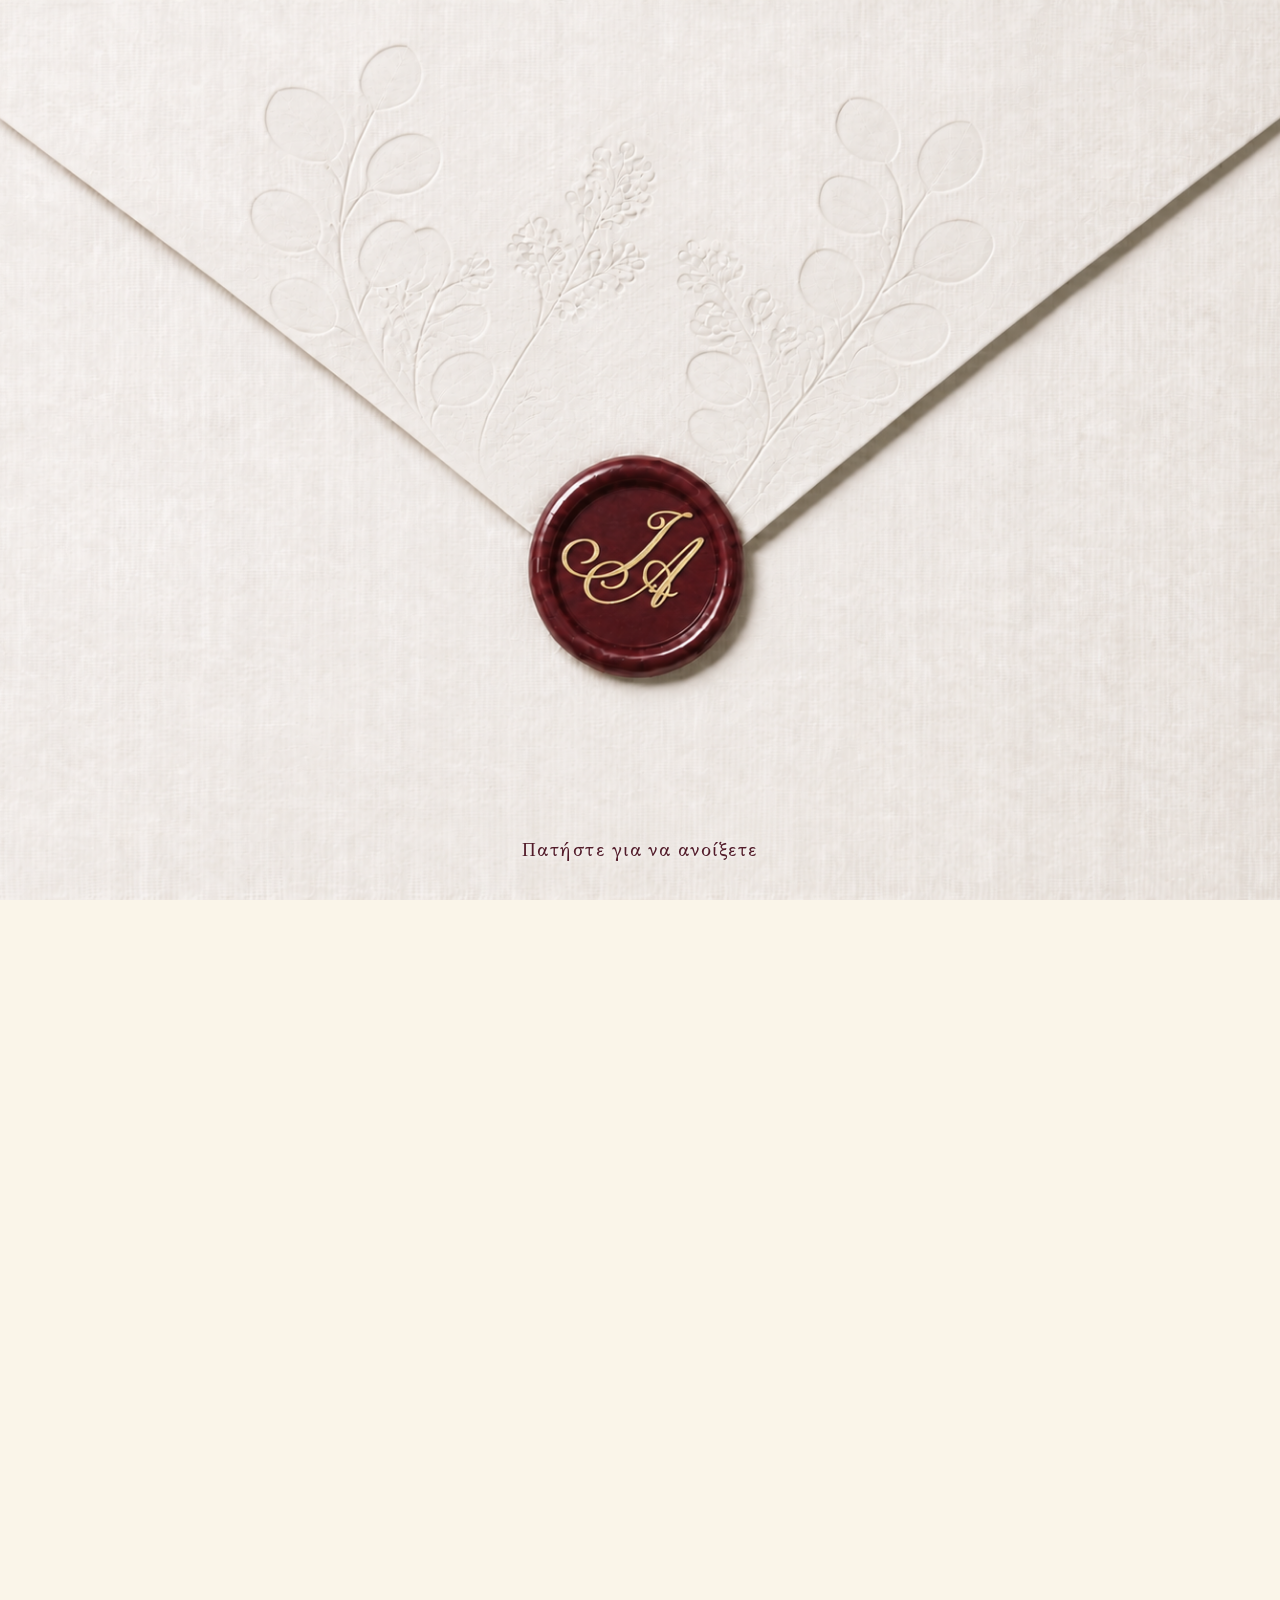
==== commit 0fb9bdb5: "Add files via upload" ====
--- a/index.html
+++ b/index.html
@@ -1,13 +1,11 @@
-<!doctype html><html lang="el"><head><meta charset="utf-8"><meta http-equiv="Cache-Control" content="no-cache, no-store, must-revalidate"><meta http-equiv="Pragma" content="no-cache"><meta http-equiv="Expires" content="0"><meta name="viewport" content="width=device-width,initial-scale=1"><script>(function(){var n=performance.getEntriesByType&&performance.getEntriesByType('navigation')[0];var u=new URL(location.href);if(n&&n.type==='reload'&&!u.searchParams.has('_fresh')){u.searchParams.set('_fresh',Date.now());location.replace(u.href)}})()</script><meta name="theme-color" content="#566e55"><title>Γιάννης &amp; Αικατερίνη | 00.00.0000</title><meta name="description" content="Το ηλεκτρονικό προσκλητήριο γάμου του Γιάννη και της Αικατερίνης, TODO ημερομηνία TODO: στον Ιερό Ναό … (περιοχή σε γενική)."><link rel="canonical" href="https://giannispap23.github.io/marriage/"><link rel="icon" type="image/png" href="favicon.png?v=1"><link rel="apple-touch-icon" href="apple-touch-icon.png?v=1"><link rel="manifest" href="site.webmanifest?v=1"><meta name="msapplication-TileColor" content="#566e55"><meta name="msapplication-TileImage" content="https://giannispap23.github.io/marriage/mstile.png?v=1"><meta property="og:type" content="website"><meta property="og:locale" content="el_GR"><meta property="og:url" content="https://giannispap23.github.io/marriage/"><meta property="og:title" content="Γιάννης &amp; Αικατερίνη | 00.00.0000"><meta property="og:description" content="Σας προσκαλούμε στον γάμο μας, TODO ημερομηνία, TODO: στον Ιερό Ναό … (περιοχή σε γενική)."><meta property="og:image" content="https://giannispap23.github.io/marriage/share-thumbnail-safe.png?v=1"><meta property="og:image:secure_url" content="https://giannispap23.github.io/marriage/share-thumbnail-safe.png?v=1"><meta property="og:image:type" content="image/png"><meta property="og:image:width" content="1254"><meta property="og:image:height" content="1254"><meta property="og:image:alt" content="Γιάννης &amp; Αικατερίνη — 00.00.0000"><meta name="twitter:card" content="summary_large_image"><meta name="twitter:title" content="Γιάννης &amp; Αικατερίνη | 00.00.0000"><meta name="twitter:description" content="Σας προσκαλούμε στον γάμο μας, TODO ημερομηνία."><meta name="twitter:image" content="https://giannispap23.github.io/marriage/share-thumbnail-safe.png?v=1"><meta name="twitter:image:alt" content="Γιάννης &amp; Αικατερίνη — 00.00.0000"><link rel="preconnect" href="https://fonts.googleapis.com"><link rel="preconnect" href="https://fonts.gstatic.com" crossorigin><link href="https://fonts.googleapis.com/css2?family=Great+Vibes&family=Noto+Serif:wght@300;400;500&display=swap" rel="stylesheet"><link rel="preload" href="envelope-landscape.png?v=1" as="image" fetchpriority="high"><link rel="stylesheet" href="design.css?v=1"><link rel="stylesheet" href="fix.css?v=1"><link rel="stylesheet" href="contrast.css?v=1"><link rel="stylesheet" href="responsive.css?v=1"></head>
-<body class="locked"><section class="intro" id="intro"><button class="envelope" id="envelope" aria-label="Ανοίξτε το προσκλητήριο"><span class="env-back"></span><span class="env-front"></span><span class="flap"></span></button><p class="tap">Πατήστε τη σφραγίδα</p></section>
-<main id="content" aria-hidden="true">
-  <section class="date-hero section"><img class="scroll-flower flower-top" data-base="-18" src="flower-sprig.png?v=1" alt=""><img class="scroll-flower flower-bottom" data-base="162" src="flower-sprig.png?v=1" alt=""><div class="date-stack reveal-down" aria-label="Γιάννης και Αικατερίνη, TODO ημερομηνία"><span class="hero-number">00</span><b class="groom-name">Γιάννης</b><div class="middle-date"><span class="hero-number">00</span><i>&amp;</i></div><b class="bride-name">Αικατερίνη</b><span class="hero-number">00</span></div></section>
-  <section class="countdown-section section reveal-up" id="countdown"><h2>Και μετράμε αντίστροφα:</h2><div class="countdown"><div><b id="days">—</b><small>Ημέρες</small></div><div><b id="hours">—</b><small>Ώρες</small></div><div><b id="minutes">—</b><small>Λεπτά</small></div><div><b id="seconds">—</b><small>Δ/λεπτα</small></div></div></section>
-  <section class="invitation section floral-section"><div class="photo-panel"></div><div class="invite-card"><p>Την ημέρα που ο Θεός θα ευλογήσει<br>το καινούργιο μας ξεκίνημα,<br>θα είναι μεγάλη χαρά για μας<br>η παρουσία και η προσευχή σας<br>στο μυστήριο του γάμου μας</p><h1><span>Γιάννης</span><i>&amp;</i><span>Αικατερίνη</span></h1><div class="people"><div><h2>Οικογένειες</h2><p>TODO: π.χ. Αντωνίου &amp; Ελένης Επώνυμο<br>TODO: π.χ. Γρηγορίου &amp; Αικατερίνης Επώνυμο</p></div><div><h2>Κουμπάροι</h2><p>TODO: π.χ. Αλέξανδρος &amp; Μαρία Επώνυμο</p></div></div></div></section>
-  <section class="wedding-day section reveal-up"><h2>Η Μέρα του Γάμου</h2><span class="day-star">✦</span><div class="day-cards"><article class="day-card"><span class="day-icon">❀</span><h3>Γάμος</h3><strong>TODO ώρα</strong><p>TODO ημερομηνία</p><h4>TODO: Ιερός Ναός …</h4><p>TODO: περιοχή ναού</p><a target="_blank" rel="noopener" href="https://www.google.com/maps/search/?api=1&amp;query=TODO%3A+%CE%99%CE%B5%CF%81%CF%8C%CF%82+%CE%9D%CE%B1%CF%8C%CF%82+%E2%80%A6+TODO%3A+%CF%80%CE%B5%CF%81%CE%B9%CE%BF%CF%87%CE%AE+%CE%BD%CE%B1%CE%BF%CF%8D">📍 Δείτε στον χάρτη</a></article><article class="day-card"><span class="day-icon">♡</span><h3>Δεξίωση</h3><strong>Ακολουθεί</strong><p>Γεύμα &amp; Χορός</p><h4>TODO: όνομα κτήματος / αίθουσας</h4><p>TODO: περιοχή</p><a target="_blank" rel="noopener" href="https://www.google.com/maps/search/?api=1&amp;query=TODO%3A+%CF%8C%CE%BD%CE%BF%CE%BC%CE%B1+%CE%BA%CF%84%CE%AE%CE%BC%CE%B1%CF%84%CE%BF%CF%82+%2F+%CE%B1%CE%AF%CE%B8%CE%BF%CF%85%CF%83%CE%B1%CF%82+TODO%3A+%CF%80%CE%B5%CF%81%CE%B9%CE%BF%CF%87%CE%AE">📍 Δείτε στον χάρτη</a></article></div></section>
-  <section class="rsvp section reveal-up"><div class="rsvp-card"><h2>Σας περιμένουμε στη χαρά μας</h2><p>Παρακαλούμε ενημερώστε μας για την παρουσία σας στη δεξίωση<br>έως τις TODO, συμπληρώνοντας την παρακάτω φόρμα.</p><form id="rsvpForm"><label>Ονοματεπώνυμο<input name="name" required autocomplete="name"></label><label>Τηλέφωνο<input name="phone" type="tel" required autocomplete="tel"></label><fieldset><legend>Θα έρθετε στη δεξίωση;</legend><label class="choice"><input type="radio" name="attendance" value="Ναι" required> Ναι</label><label class="choice"><input type="radio" name="attendance" value="Όχι"> Όχι</label></fieldset><label>Αν ΝΑΙ, πόσα άτομα να σημειώσουμε;<select name="guests"><option>0</option><option>1</option><option>2</option><option>3</option><option>4</option><option>5</option><option>6</option><option>7</option><option>8</option><option>9</option></select></label><label>Κάτι που θέλετε να μας πείτε…<textarea name="message" rows="3"></textarea></label><button type="submit">Αποστολή</button><p id="formStatus" role="status"></p></form></div></section>
-  <section class="gift section reveal-up"><p class="small-title">Προαιρετική Λίστα Γάμου</p><p class="gift-intro">Η παρουσία σας είναι το μεγαλύτερο δώρο για εμάς.<br><br>Εάν επιθυμείτε να μας χαρίσετε κάτι, θα χαρούμε να το κάνετε μέσω:</p><div class="gift-options"><div class="bank-card"><span class="bank-icon">€</span><h3>TODO: Τράπεζα</h3><button class="copy-gift" data-gift="IBAN" data-copy="TODO: GRxxxxxxxxxxxxxxxxxxxxxxxxx">TODO: GRxxxxxxxxxxxxxxxxxxxxxxxxx</button><p class="copy-status">Πατήστε για αντιγραφή</p></div><div class="bank-card"><span class="bank-icon">✦</span><h3>IRIS Payments</h3><button class="copy-gift" data-gift="IRIS" data-copy="69">TODO: 69XXXXXXXX</button><p class="copy-status">Πατήστε για αντιγραφή</p></div></div><p class="gift-thanks">Σας ευχαριστούμε θερμά.</p><div class="gift-space" aria-hidden="true"></div></section>
-  <section class="album section floral-bg"><h2>Οι στιγμές μας</h2><p>Βοηθήστε μας να δημιουργήσουμε ένα μοναδικό ψηφιακό άλμπουμ, γεμάτο χαμόγελα, συγκινήσεις και αυθόρμητες στιγμές!</p><button type="button" class="soft-button">Ανεβάστε φωτογραφίες</button><p id="uploadStatus" role="status"></p></section>
-  <section class="wishes section"><h2>Ευχολόγιο</h2><form id="wishForm"><label>Ονοματεπώνυμο<input name="wishName" required></label><label>Ευχή<textarea name="wish" rows="4" required></textarea></label><button type="submit">Αποστολή</button><p id="wishStatus" role="status"></p></form></section>
-  <footer class="section"><h2>Στοιχεία επικοινωνίας.</h2><div class="phone-links"><a href="tel:TODO: +3069XXXXXXXX"><b>Γιάννης</b><span>TODO: +3069XXXXXXXX</span></a><a href="tel:TODO: +3069XXXXXXXX"><b>Αικατερίνη</b><span>TODO: +3069XXXXXXXX</span></a></div></footer>
-</main><button class="music" id="music" aria-label="Ήχος">♫</button><script src="https://upload-widget.cloudinary.com/latest/global/all.js"></script><script src="script.js?v=1"></script><script>(function(){var u=new URL(location.href);if(u.searchParams.has('_fresh')){u.searchParams.delete('_fresh');history.replaceState(null,'',u.pathname+(u.searchParams.size?'?'+u.searchParams:'')+u.hash)}})()</script></body></html>
+<!doctype html><html lang="el"><head><meta charset="utf-8"><meta name="viewport" content="width=device-width,initial-scale=1"><meta name="theme-color" content="#521c2a"><title>Ιωάννης & Αικατερίνη | 27.12.2026</title><meta name="description" content="Στο νέο ξεκίνημα της ζωής μας. Ιωάννης και Αικατερίνη, 27 Δεκεμβρίου 2026 στις 16:30, στον Ιερό Μητροπολιτικό Ναό Αγίου Αχιλλίου Λαρίσης."><meta property="og:type" content="website"><meta property="og:locale" content="el_GR"><meta property="og:title" content="Ιωάννης & Αικατερίνη | 27.12.2026"><meta property="og:description" content="Η παρουσία, οι ευχές και οι προσευχές σας είναι για εμάς το πολυτιμότερο δώρο."><meta property="og:image" content="https://giannispap232.github.io/share-thumbnail.png"><meta property="og:image:width" content="1200"><meta property="og:image:height" content="1200"><meta property="og:image:alt" content="Ιωάννης και Αικατερίνη, 27 Δεκεμβρίου 2026"><meta name="twitter:card" content="summary_large_image"><meta name="twitter:title" content="Ιωάννης & Αικατερίνη | 27.12.2026"><meta name="twitter:description" content="Στο νέο ξεκίνημα της ζωής μας."><meta name="twitter:image" content="https://giannispap232.github.io/share-thumbnail.png"><link rel="icon" href="favicon.png" type="image/png"><link rel="apple-touch-icon" href="apple-touch-icon.png"><link rel="stylesheet" href="design.css"><link rel="stylesheet" href="fix.css"><link rel="stylesheet" href="contrast.css"><link rel="stylesheet" href="responsive.css"><link rel="stylesheet" href="brand.css?v=balanced4"><link rel="canonical" href="https://giannispap232.github.io/"><meta property="og:url" content="https://giannispap232.github.io/"></head><body class="locked"><section class="intro" id="intro"><button class="envelope" id="envelope" aria-label="Ανοίξτε το προσκλητήριο"><span class="env-back"></span><span class="env-front"></span><span class="flap"></span></button><p class="tap">Πατήστε για να ανοίξετε</p></section>
+<main id="content" inert aria-hidden="true">
+  <section class="date-hero section"><div class="date-stack reveal-down" aria-label="Ιωάννης και Αικατερίνη, 27 Δεκεμβρίου 2026"><span class="hero-number">27</span><b class="groom-name"><img src="name-ioannis.svg" alt="Ιωάννης"></b><div class="middle-date"><span class="hero-number">12</span></div><b class="bride-name"><img src="name-aikaterini.svg" alt="Αικατερίνη"></b><span class="hero-number">26</span></div></section>
+  <section class="countdown-section section reveal-up" id="countdown"><h2>Και μετράμε αντίστροφα:</h2><div class="countdown"><div><b id="days">—</b><small>Ημέρες</small></div><div><b id="hours">—</b><small>Ώρες</small></div><div><b id="minutes">—</b><small>Λεπτά</small></div><div><b id="seconds">—</b><small>Δ/λεπτα</small></div></div></section>
+  <section class="invitation section floral-section"><div class="photo-panel"><img id="couplePhoto" src="couple.jpg" alt="Ο Ιωάννης και η Αικατερίνη μαζί"></div><div class="invite-card"><p class="verse">…καὶ εὐαρεστήσαντες<br>ἐνώπιόν σου<br>λάμψωσιν ὡς φωστῆρες<br>ἐν οὐρανῷ…</p><span class="divider">✦</span><h1 class="exact-names"><img src="name-ioannis.svg" alt="Ιωάννης"><img class="amp-art" src="ampersand.svg" alt="&"><img src="name-aikaterini.svg" alt="Αικατερίνη"></h1><div class="people"><div><h2>Οι οικογένειες</h2><p>π. Δημητρίου & Ιφιγένειας<span class="family-name">Παπαγεωργίου</span><span class="family-group">Χρήστου & Φωτεινής<span class="family-name">Τζίκα</span></span></p></div><div><h2>Ο κουμπάρος</h2><p>Χρήστος Παπαχαραλάμπους</p></div></div></div></section><section class="wedding-day section reveal-up"><h2>Η Μέρα του Γάμου</h2><span class="day-star">✦</span><div class="day-cards"><article class="day-card"><span class="day-icon" aria-hidden="true"><img src="wedding-rings.svg" alt=""></span><h3>Γάμος</h3><strong>16:30</strong><p>27 Δεκεμβρίου 2026</p><h4>Ιερός Μητροπολιτικός Ναός<br>Αγίου Αχιλλίου Λαρίσης</h4><a target="_blank" rel="noopener" href="https://www.google.com/maps/search/?api=1&query=Ιερός+Μητροπολιτικός+Ναός+Αγίου+Αχιλλίου+Λάρισα">📍 Δείτε στον χάρτη</a></article><article class="day-card"><span class="day-icon" aria-hidden="true"><img src="cutlery.svg" alt=""></span><h3>Δεξίωση</h3><p class="reception-intro">Θα ακολουθήσει δεξίωση στο</p><h4>Κτήμα Πισίνα</h4><a target="_blank" rel="noopener" href="https://www.google.com/maps/search/?api=1&query=Κτήμα+Πισίνα+Λάρισα">📍 Δείτε στον χάρτη</a></article></div></section>
+  <section class="rsvp section" id="rsvp"><div class="rsvp-card"><p>Για την παρουσία σας στο τραπέζι,<br>συμπληρώστε την παρακάτω φόρμα.</p><p class="deadline">Σε περίπτωση απουσίας σας ενημερώστε μας έως 10/12.</p><form id="rsvpForm"><label>Ονοματεπώνυμο<input name="name" required autocomplete="name"></label><label>Τηλέφωνο<input name="phone" type="tel" required autocomplete="tel"></label><fieldset><legend>Θα έρθετε στη δεξίωση;</legend><label class="choice"><input type="radio" name="attendance" value="Ναι" required> Ναι</label><label class="choice"><input type="radio" name="attendance" value="Όχι"> Όχι</label></fieldset><label>Αν ΝΑΙ, πόσα άτομα να σημειώσουμε;<select name="guests" required><option value="">Επιλέξτε</option><option>1</option><option>2</option><option>3</option><option>4</option><option>5</option><option>6</option><option>7</option><option>8</option><option>9</option><option>10</option></select></label><label>Κάτι που θέλετε να μας πείτε…<textarea name="message" rows="3"></textarea></label><button class="button" type="submit">Αποστολή απάντησης</button><p id="formStatus" role="status"></p></form></div></section>
+<section class="gift section"><p class="gift-intro">Στο νέο ξεκίνημα της ζωής μας<br>η παρουσία, οι ευχές και οι προσευχές σας<br>είναι για εμάς το πολυτιμότερο δώρο.</p><p class="eyebrow">ΠΡΟΑΙΡΕΤΙΚΗ ΛΙΣΤΑ ΓΑΜΟΥ</p><div class="gift-options"><div class="bank-card"><span class="bank-icon" aria-hidden="true">€</span><h3>Εθνική Τράπεζα</h3><button class="copy-gift" data-copy="GR8901107210000072110317087">GR89 0110 7210 0000 7211 0317 087</button><p class="copy-status" role="status">Πατήστε για αντιγραφή</p></div><div class="bank-card"><span class="bank-icon" aria-hidden="true">✦</span><h3>IRIS Payments</h3><button class="copy-gift" data-copy="6977184895">697 718 4895</button><p class="copy-status" role="status">Πατήστε για αντιγραφή</p></div></div><p class="gift-thanks">Σας ευχαριστούμε θερμά.</p></section>
+<section class="album section"><h2>Οι στιγμές μας</h2><p>Βοηθήστε μας να δημιουργήσουμε ένα μοναδικό ψηφιακό άλμπουμ, γεμάτο χαμόγελα, συγκινήσεις και αυθόρμητες στιγμές!</p><button type="button" class="soft-button upload-label">Ανεβάστε φωτογραφίες</button><p id="uploadStatus" role="status"></p><div id="photoPreview" class="photo-preview"></div></section>
+<footer class="section"><h2>Στοιχεία επικοινωνίας.</h2><div class="phone-links"><a href="tel:+306971783528"><b>Ιωάννης</b><span>697 178 3528</span></a><a href="tel:+306977184895"><b>Αικατερίνη</b><span>697 718 4895</span></a></div></footer>
+</main><button class="music show" id="music" aria-label="Αναπαραγωγή μουσικής" aria-pressed="false" hidden><svg viewBox="0 0 24 24" aria-hidden="true" focusable="false"><path fill="currentColor" d="M8 5.5a1 1 0 0 1 1.5-.86l10 6a1 1 0 0 1 0 1.72l-10 6A1 1 0 0 1 8 17.5z"/></svg></button><audio id="audio" src="music.mp3" loop preload="none"></audio><script src="https://upload-widget.cloudinary.com/latest/global/all.js"></script><script src="script.js?v=ack4"></script></body></html>
+
--- a/design.css
+++ b/design.css
@@ -1 +1,2 @@
-:root{--green:#6f836f;--green-dark:#405746;--soft:#f5ecdf;--gold:#c49a6c;--terra:#b94c28;--peach:#db8657}*{box-sizing:border-box}html{scroll-behavior:smooth}body{margin:0;background:var(--soft);color:var(--green-dark);font-family:'Noto Serif',serif}.locked{overflow:hidden}.intro{position:fixed;z-index:20;inset:0;display:grid;place-items:center;background:#f2eee8;transition:opacity .9s,visibility .9s}.intro.open{opacity:0;visibility:hidden}.intro-photo{position:absolute;inset:0;background:radial-gradient(circle at 50% 45%,#fff 0,#efe9e0 68%,#e2d8ca 100%)}.intro-kicker{display:none}.tap{position:absolute;z-index:8;bottom:max(5vh,28px);margin:0;color:#59695a;font-size:clamp(.56rem,1.2vw,.72rem);letter-spacing:.28em;text-transform:uppercase}.envelope{position:relative;height:min(91svh,900px);width:auto;max-width:92vw;aspect-ratio:714/1000;border:0;border-radius:clamp(8px,1.5vw,18px);background:#f6f2e9;cursor:pointer;perspective:1400px;overflow:hidden;box-shadow:0 24px 55px #4b443b36}.envelope:before{content:'';position:absolute;z-index:1;inset:0;background:linear-gradient(100deg,#ffffff99,#e7ded255),repeating-linear-gradient(0deg,#8b7e6d0a 0 1px,transparent 1px 3px);}.env-back{position:absolute;z-index:1;inset:0;background:#f7f3eb}.env-front{position:absolute;z-index:5;inset:0;clip-path:polygon(0 43%,50% 59%,100% 43%,100% 100%,0 100%);background:linear-gradient(145deg,#f2ede3,#e6ddd0);transition:transform 1.2s 1.05s,opacity .8s 1.4s}.flap{position:absolute;z-index:6;inset:0 0 38%;clip-path:polygon(0 0,100% 0,50% 100%);transform-origin:top;transition:transform 1.25s cubic-bezier(.4,0,.2,1);background:linear-gradient(160deg,#faf7ef,#e8dfd2)}.flap:after{content:'❧  ❦  ❧';position:absolute;inset:16% 8% auto;color:#c5c8bd;font-size:clamp(2.5rem,8vw,5rem);letter-spacing:.35em;opacity:.32;text-shadow:0 1px #fff}.letter{position:absolute;z-index:3;left:5%;right:5%;bottom:4%;height:88%;padding:18% 8%;background:#fff;color:var(--green-dark);font:clamp(2.4rem,7vw,5rem) 'Great Vibes';transition:transform 1.25s 1.35s,opacity .7s 1.6s;box-shadow:0 4px 20px #0001}.letter b{display:block;font-weight:400}.letter i{color:var(--terra)}.letter small{display:block;margin-top:15px;font:400 clamp(.62rem,1.4vw,.85rem) 'Noto Serif';letter-spacing:.2em}.seal{position:absolute;z-index:7;left:50%;top:43%;transform:translate(-50%,-50%);width:clamp(70px,13vh,116px);height:clamp(70px,13vh,116px);border-radius:50%;display:grid;place-items:center;background:var(--green);color:#edf0e9;font:clamp(1.4rem,3vw,2.2rem) 'Great Vibes';box-shadow:inset 0 0 0 5px #ffffff22,0 8px 15px #283b2d36;transition:transform .65s,opacity .55s}.envelope.is-open .seal{transform:translate(-50%,-50%) scale(1.18);opacity:0}.envelope.is-open .flap{transform:rotateX(180deg);z-index:2}.envelope.is-open .env-front{transform:translateY(42%);opacity:.15}.envelope.is-open .letter{transform:translateY(-9%)}main{width:min(100%,1180px);margin:auto;background:#fff;box-shadow:0 0 50px #4d453c25;opacity:0;transition:opacity .9s}main.visible{opacity:1}.section{padding:clamp(72px,9vw,120px) max(6%,32px);text-align:center;position:relative;overflow:hidden}.small-title{font-size:clamp(1rem,1.8vw,1.35rem);margin:0 0 10px;color:var(--terra)}.section h2{font:400 clamp(3.3rem,7vw,6rem) 'Great Vibes';margin:5px 0 30px;color:var(--green-dark)}.countdown-section{padding-top:clamp(70px,9vw,105px);padding-bottom:clamp(70px,9vw,105px)}.countdown{display:grid;grid-template-columns:repeat(4,1fr);gap:12px;max-width:760px;margin:auto}.countdown b{display:block;font-size:clamp(1.8rem,5vw,3.8rem);font-weight:300;color:var(--terra)}.countdown small{font-size:clamp(.58rem,1vw,.78rem)}.floral-section:before,.floral-section:after,.floral-bg:after{content:'';position:absolute;background:url('bouquet.jpg') center/cover;width:clamp(260px,35vw,430px);height:clamp(340px,46vw,560px);opacity:.9;pointer-events:none}.floral-section:before{left:-190px;top:-100px;transform:rotate(12deg)}.floral-section:after{right:-210px;bottom:-130px;transform:rotate(195deg)}.invitation{padding:0;display:grid;grid-template-columns:minmax(320px,42%) 1fr;align-items:stretch}.photo-panel{min-height:980px;background:url('bouquet.jpg') center/cover}.invite-card{padding:clamp(72px,8vw,115px) 8%;align-self:center;background:#fffffff3;position:relative;z-index:1}.verse{font-style:italic;font-size:clamp(1rem,1.5vw,1.25rem);line-height:1.8}.divider{display:block;color:var(--peach);margin:25px}.invite-card>p{line-height:1.9}.invite-card h1{font:400 clamp(3.7rem,7vw,6.4rem)/.95 'Great Vibes';margin:38px 0 22px}.invite-card h1 i{color:var(--terra)}.invite-card h3{font-weight:400;font-size:clamp(.95rem,1.4vw,1.15rem)}.people{display:grid;grid-template-columns:1fr 1fr;gap:24px;margin-top:48px}.people h2{font-size:clamp(2.3rem,4vw,3.4rem);margin:0}.people p{font-size:clamp(.75rem,1.1vw,.92rem);line-height:1.9}.location-name{font-size:clamp(1.05rem,1.5vw,1.3rem);line-height:1.7}.location iframe{width:100%;height:clamp(340px,48vw,520px);border:0;margin:28px 0}.map-link{display:inline-block;color:var(--green-dark);text-decoration:none;border-bottom:1px solid;padding:9px;letter-spacing:.09em}.floral-bg{background:#f7f3ed}.floral-bg:after{right:-190px;bottom:-170px;transform:rotate(190deg);opacity:.5}.rsvp>p,.album>p{line-height:1.9;max-width:620px;margin:0 auto 40px}.rsvp form,.wishes form{position:relative;z-index:1;max-width:600px;margin:auto;text-align:left}label,legend{display:block;font-size:.84rem;margin:18px 0 7px}input,select,textarea{width:100%;padding:13px;border:0;border-bottom:1px solid #9bab99;background:#ffffffc2;color:var(--green-dark);font:inherit;border-radius:0}fieldset{border:0;padding:0;margin:18px 0}.choice{display:inline-flex;align-items:center;margin-right:25px}.choice input{width:auto;margin-right:8px}form button,.soft-button{display:block;margin:30px auto 0;padding:14px 48px;border:1px solid var(--terra);background:var(--terra);color:#fff;font:inherit;cursor:pointer}.bank-card{max-width:570px;margin:30px auto;padding:50px;background:#f7f3ed}.bank-icon{display:grid;place-items:center;margin:auto;width:58px;height:58px;border:1px solid var(--terra);border-radius:50%;font-size:1.7rem;color:var(--terra)}.bank-card h3{font-weight:400}.iban{border:0;background:none;color:var(--green-dark);font:500 clamp(.82rem,2.2vw,1.1rem) monospace;cursor:pointer}.bank-card p{font-size:.72rem}.no-gift{border:0;background:none;color:var(--green-dark);text-decoration:underline;cursor:pointer}.album{min-height:480px}.soft-button{background:transparent;color:var(--terra)}.wishes{background:#fff}footer{background:url('bouquet.jpg') center/cover;color:#fff;text-shadow:0 2px 10px #263526;min-height:520px}footer:before{content:'';position:absolute;inset:0;background:#394f40b5}footer>*{position:relative}footer h2{color:#fff}footer h3{font:400 clamp(3rem,7vw,5.8rem) 'Great Vibes';margin:10px}.phone-links{display:flex;justify-content:center;gap:18px;flex-wrap:wrap;margin-top:32px}.phone-links a{color:#fff;text-decoration:none;border:1px solid #ffffff99;padding:13px 18px}.music{display:none;position:fixed;z-index:10;right:18px;bottom:18px;width:52px;height:52px;border:1px solid #fff;border-radius:50%;background:var(--green-dark);color:#fff;font-size:1.2rem}.music.show{display:block}.music.playing{animation:pulse 1.4s infinite}@keyframes pulse{50%{transform:scale(1.08)}}@media(max-width:760px){body{background:#fff}.section{padding:68px 7%}.invitation{grid-template-columns:1fr}.photo-panel{min-height:520px}.invite-card{padding:78px 7%}.people{grid-template-columns:1fr}.envelope{height:auto;width:min(88vw,430px);max-height:92svh}.tap{bottom:3.5vh}.flap:after{font-size:2.8rem}.location iframe{height:360px}}@media(min-width:1400px){main{width:min(92vw,1320px)}.invitation{grid-template-columns:45% 55%}.photo-panel{min-height:1080px}}
+:root{--green:#6f836f;--green-dark:#405746;--soft:#f5ecdf;--gold:#c49a6c;--terra:#b94c28;--peach:#db8657}*{box-sizing:border-box}html{scroll-behavior:smooth}body{margin:0;background:var(--soft);color:var(--green-dark);font-family:'Noto Serif',serif}.locked{overflow:hidden}.intro{position:fixed;z-index:20;inset:0;display:grid;place-items:center;background:#f2eee8;transition:opacity .9s,visibility .9s}.intro.open{opacity:0;visibility:hidden}.intro-photo{position:absolute;inset:0;background:radial-gradient(circle at 50% 45%,#fff 0,#efe9e0 68%,#e2d8ca 100%)}.intro-kicker{display:none}.tap{position:absolute;z-index:8;bottom:max(5vh,28px);margin:0;color:#59695a;font-size:clamp(.56rem,1.2vw,.72rem);letter-spacing:.28em;text-transform:uppercase}.envelope{position:relative;height:min(91svh,900px);width:auto;max-width:92vw;aspect-ratio:714/1000;border:0;border-radius:clamp(8px,1.5vw,18px);background:#f6f2e9;cursor:pointer;perspective:1400px;overflow:hidden;box-shadow:0 24px 55px #4b443b36}.envelope:before{content:'';position:absolute;z-index:1;inset:0;background:linear-gradient(100deg,#ffffff99,#e7ded255),repeating-linear-gradient(0deg,#8b7e6d0a 0 1px,transparent 1px 3px);}.env-back{position:absolute;z-index:1;inset:0;background:#f7f3eb}.env-front{position:absolute;z-index:5;inset:0;clip-path:polygon(0 43%,50% 59%,100% 43%,100% 100%,0 100%);background:linear-gradient(145deg,#f2ede3,#e6ddd0);transition:transform 1.2s 1.05s,opacity .8s 1.4s}.flap{position:absolute;z-index:6;inset:0 0 38%;clip-path:polygon(0 0,100% 0,50% 100%);transform-origin:top;transition:transform 1.25s cubic-bezier(.4,0,.2,1);background:linear-gradient(160deg,#faf7ef,#e8dfd2)}.flap:after{content:'❧  ❦  ❧';position:absolute;inset:16% 8% auto;color:#c5c8bd;font-size:clamp(2.5rem,8vw,5rem);letter-spacing:.35em;opacity:.32;text-shadow:0 1px #fff}.letter{position:absolute;z-index:3;left:5%;right:5%;bottom:4%;height:88%;padding:18% 8%;background:#fff;color:var(--green-dark);font:clamp(2.4rem,7vw,5rem) 'Great Vibes';transition:transform 1.25s 1.35s,opacity .7s 1.6s;box-shadow:0 4px 20px #0001}.letter b{display:block;font-weight:400}.letter i{color:var(--terra)}.letter small{display:block;margin-top:15px;font:400 clamp(.62rem,1.4vw,.85rem) 'Noto Serif';letter-spacing:.2em}.seal{position:absolute;z-index:7;left:50%;top:43%;transform:translate(-50%,-50%);width:clamp(70px,13vh,116px);height:clamp(70px,13vh,116px);border-radius:50%;display:grid;place-items:center;background:var(--green);color:#edf0e9;font:clamp(1.4rem,3vw,2.2rem) 'Great Vibes';box-shadow:inset 0 0 0 5px #ffffff22,0 8px 15px #283b2d36;transition:transform .65s,opacity .55s}.envelope.is-open .seal{transform:translate(-50%,-50%) scale(1.18);opacity:0}.envelope.is-open .flap{transform:rotateX(180deg);z-index:2}.envelope.is-open .env-front{transform:translateY(42%);opacity:.15}.envelope.is-open .letter{transform:translateY(-9%)}main{width:min(100%,1180px);margin:auto;background:#fff;box-shadow:0 0 50px #4d453c25;opacity:0;transition:opacity .9s}main.visible{opacity:1}.section{padding:clamp(72px,9vw,120px) max(6%,32px);text-align:center;position:relative;overflow:hidden}.small-title{font-size:clamp(1rem,1.8vw,1.35rem);margin:0 0 10px;color:var(--terra)}.section h2{font:400 clamp(3.3rem,7vw,6rem) 'Great Vibes';margin:5px 0 30px;color:var(--green-dark)}.countdown-section{padding-top:clamp(70px,9vw,105px);padding-bottom:clamp(70px,9vw,105px)}.countdown{display:grid;grid-template-columns:repeat(4,1fr);gap:12px;max-width:760px;margin:auto}.countdown b{display:block;font-size:clamp(1.8rem,5vw,3.8rem);font-weight:300;color:var(--terra)}.countdown small{font-size:clamp(.58rem,1vw,.78rem)}.floral-section:before,.floral-section:after,.floral-bg:after{content:'';position:absolute;background:url('couple.jpg') center/cover;width:clamp(260px,35vw,430px);height:clamp(340px,46vw,560px);opacity:.9;pointer-events:none}.floral-section:before{left:-190px;top:-100px;transform:rotate(12deg)}.floral-section:after{right:-210px;bottom:-130px;transform:rotate(195deg)}.invitation{padding:0;display:grid;grid-template-columns:minmax(320px,42%) 1fr;align-items:stretch}.photo-panel{min-height:980px;background:url('couple.jpg') center/cover}.invite-card{padding:clamp(72px,8vw,115px) 8%;align-self:center;background:#fffffff3;position:relative;z-index:1}.verse{font-style:italic;font-size:clamp(1rem,1.5vw,1.25rem);line-height:1.8}.divider{display:block;color:var(--peach);margin:25px}.invite-card>p{line-height:1.9}.invite-card h1{font:400 clamp(3.7rem,7vw,6.4rem)/.95 'Great Vibes';margin:38px 0 22px}.invite-card h1 i{color:var(--terra)}.invite-card h3{font-weight:400;font-size:clamp(.95rem,1.4vw,1.15rem)}.people{display:grid;grid-template-columns:1fr 1fr;gap:24px;margin-top:48px}.people h2{font-size:clamp(2.3rem,4vw,3.4rem);margin:0}.people p{font-size:clamp(.75rem,1.1vw,.92rem);line-height:1.9}.location-name{font-size:clamp(1.05rem,1.5vw,1.3rem);line-height:1.7}.location iframe{width:100%;height:clamp(340px,48vw,520px);border:0;margin:28px 0}.map-link{display:inline-block;color:var(--green-dark);text-decoration:none;border-bottom:1px solid;padding:9px;letter-spacing:.09em}.floral-bg{background:#f7f3ed}.floral-bg:after{right:-190px;bottom:-170px;transform:rotate(190deg);opacity:.5}.rsvp>p,.album>p{line-height:1.9;max-width:620px;margin:0 auto 40px}.rsvp form,.wishes form{position:relative;z-index:1;max-width:600px;margin:auto;text-align:left}label,legend{display:block;font-size:.84rem;margin:18px 0 7px}input,select,textarea{width:100%;padding:13px;border:0;border-bottom:1px solid #9bab99;background:#ffffffc2;color:var(--green-dark);font:inherit;border-radius:0}fieldset{border:0;padding:0;margin:18px 0}.choice{display:inline-flex;align-items:center;margin-right:25px}.choice input{width:auto;margin-right:8px}form button,.soft-button{display:block;margin:30px auto 0;padding:14px 48px;border:1px solid var(--terra);background:var(--terra);color:#fff;font:inherit;cursor:pointer}.bank-card{max-width:570px;margin:30px auto;padding:50px;background:#f7f3ed}.bank-icon{display:grid;place-items:center;margin:auto;width:58px;height:58px;border:1px solid var(--terra);border-radius:50%;font-size:1.7rem;color:var(--terra)}.bank-card h3{font-weight:400}.iban{border:0;background:none;color:var(--green-dark);font:500 clamp(.82rem,2.2vw,1.1rem) monospace;cursor:pointer}.bank-card p{font-size:.72rem}.no-gift{border:0;background:none;color:var(--green-dark);text-decoration:underline;cursor:pointer}.album{min-height:480px}.soft-button{background:transparent;color:var(--terra)}.wishes{background:#fff}footer{background:url('couple.jpg') center/cover;color:#fff;text-shadow:0 2px 10px #263526;min-height:520px}footer:before{content:'';position:absolute;inset:0;background:#394f40b5}footer>*{position:relative}footer h2{color:#fff}footer h3{font:400 clamp(3rem,7vw,5.8rem) 'Great Vibes';margin:10px}.phone-links{display:flex;justify-content:center;gap:18px;flex-wrap:wrap;margin-top:32px}.phone-links a{color:#fff;text-decoration:none;border:1px solid #ffffff99;padding:13px 18px}.music{display:none;position:fixed;z-index:10;right:18px;bottom:18px;width:52px;height:52px;border:1px solid #fff;border-radius:50%;background:var(--green-dark);color:#fff;font-size:1.2rem}.music.show{display:block}.music.playing{animation:pulse 1.4s infinite}@keyframes pulse{50%{transform:scale(1.08)}}@media(max-width:760px){body{background:#fff}.section{padding:68px 7%}.invitation{grid-template-columns:1fr}.photo-panel{min-height:520px}.invite-card{padding:78px 7%}.people{grid-template-columns:1fr}.envelope{height:auto;width:min(88vw,430px);max-height:92svh}.tap{bottom:3.5vh}.flap:after{font-size:2.8rem}.location iframe{height:360px}}@media(min-width:1400px){main{width:min(92vw,1320px)}.invitation{grid-template-columns:45% 55%}.photo-panel{min-height:1080px}}
+
--- a/fix.css
+++ b/fix.css
@@ -1,2 +1,3 @@
-.letter{opacity:0;transition:none;padding:0;overflow:hidden;border:7px solid #fff}.letter img{display:block;width:100%;height:100%;object-fit:cover}.envelope.is-open .letter{opacity:1;transform:translateY(-13%);transition:transform 1.35s 1.25s,opacity .6s 1.05s}.flap{inset:0 0 43%;clip-path:polygon(0 0,100% 0,50% 100%);filter:drop-shadow(0 7px 5px #756c6030)}.flap:after{content:'';position:absolute;inset:6% 4% 12%;background:linear-gradient(#f6f2e9d9,#f6f2e9d9),url('bouquet.jpg') center/cover;filter:grayscale(1);opacity:.16;mix-blend-mode:multiply}.env-front{inset:0;clip-path:polygon(0 39%,50% 61%,100% 39%,100% 100%,0 100%);background:linear-gradient(150deg,#f1eadf 0 49.6%,#e7ddcf 50% 100%);filter:drop-shadow(0 -5px 6px #756c601f)}.env-back{background:linear-gradient(90deg,#e8dfd2,#f8f4eb 12% 88%,#e8dfd2)}.seal{top:47%}.envelope.is-open .flap{transform:rotateX(180deg)}.envelope.is-open .env-front{transform:translateY(48%);opacity:.1}
-.date-hero{min-height:100svh;display:grid;place-items:center;background:#fff;padding:30px;isolation:isolate}.date-stack{position:relative;z-index:2;display:grid;grid-template-columns:1fr;justify-items:center;line-height:.7}.date-stack span{font-size:clamp(9rem,26vw,21rem);font-weight:300;color:#d8dfd8;letter-spacing:-.08em}.date-stack b{font:400 clamp(4rem,10vw,8.5rem)/.65 'Great Vibes';color:var(--green-dark);margin:-1.4em 0 -.2em}.date-stack i{font:400 clamp(2rem,5vw,4rem) 'Great Vibes';color:var(--terra);margin:-.2em 0}.corner{position:absolute;width:clamp(220px,28vw,400px);height:clamp(220px,28vw,400px);background:url('bouquet.jpg') center/cover no-repeat;z-index:1}.corner-top{left:-8%;top:-8%;clip-path:polygon(0 0,100% 0,0 100%)}.corner-bottom{right:-8%;bottom:-8%;transform:rotate(180deg);clip-path:polygon(0 0,100% 0,0 100%)}.down-cue{position:absolute;bottom:22px;color:var(--green-dark);font-size:.65rem;letter-spacing:.25em;text-decoration:none}.reveal-up,.reveal-down{opacity:0;transition:opacity .85s,transform .85s}.reveal-up{transform:translateY(55px)}.reveal-down{transform:translateY(-55px)}.revealed{opacity:1;transform:none}.church-photo{position:relative;overflow:hidden;max-height:720px}.church-photo img{display:block;width:100%;height:clamp(420px,64vw,720px);object-fit:cover;transition:transform .7s,filter .7s}.church-photo a{position:absolute;left:50%;top:50%;transform:translate(-50%,-50%);padding:18px 55px;border-radius:999px;background:#334036c9;color:#fff;text-decoration:none;letter-spacing:.12em;opacity:0;transition:opacity .35s}.church-photo:hover img{transform:scale(1.035);filter:brightness(.72)}.church-photo:hover a,.church-photo:focus-within a{opacity:1}.rsvp{background:var(--green);padding:clamp(42px,7vw,90px)}.rsvp-card{max-width:720px;margin:auto;background:#fff;padding:clamp(38px,7vw,85px)}.rsvp-phones{display:grid;gap:13px;margin:28px auto}.rsvp-phones a{color:var(--green-dark);text-decoration:none}.rsvp form input,.rsvp form select,.rsvp form textarea{background:#fff}.rsvp form button{width:100%;background:#fff;color:var(--green-dark);border-color:var(--green-dark)}.gift>p:not(.small-title){max-width:720px;margin:0 auto 40px;line-height:1.9}.gift-options{display:grid;grid-template-columns:1fr 1fr;gap:25px}.copy-gift{border:0;background:none;color:var(--green-dark);font:600 clamp(.82rem,1.7vw,1rem) monospace;cursor:pointer}.copy-status{font-size:.73rem}.music.muted{background:#59645b;color:#c8d0c8}.music.muted:after{content:'';position:absolute;width:26px;height:2px;background:#c8d0c8;transform:rotate(45deg);left:12px;top:24px}.music{position:fixed}.music span{pointer-events:none}@media(max-width:760px){.date-stack span{font-size:clamp(8rem,43vw,14rem)}.date-stack b{font-size:clamp(3.8rem,17vw,6rem)}.corner{width:230px;height:230px}.gift-options{grid-template-columns:1fr}.church-photo a{opacity:1;padding:14px 35px}.church-photo img{filter:brightness(.82)}}
+.letter{opacity:0;transition:none;padding:0;overflow:hidden;border:7px solid #fff}.letter img{display:block;width:100%;height:100%;object-fit:cover}.envelope.is-open .letter{opacity:1;transform:translateY(-13%);transition:transform 1.35s 1.25s,opacity .6s 1.05s}.flap{inset:0 0 43%;clip-path:polygon(0 0,100% 0,50% 100%);filter:drop-shadow(0 7px 5px #756c6030)}.flap:after{content:'';position:absolute;inset:6% 4% 12%;background:linear-gradient(#f6f2e9d9,#f6f2e9d9),url('couple.jpg') center/cover;filter:grayscale(1);opacity:.16;mix-blend-mode:multiply}.env-front{inset:0;clip-path:polygon(0 39%,50% 61%,100% 39%,100% 100%,0 100%);background:linear-gradient(150deg,#f1eadf 0 49.6%,#e7ddcf 50% 100%);filter:drop-shadow(0 -5px 6px #756c601f)}.env-back{background:linear-gradient(90deg,#e8dfd2,#f8f4eb 12% 88%,#e8dfd2)}.seal{top:47%}.envelope.is-open .flap{transform:rotateX(180deg)}.envelope.is-open .env-front{transform:translateY(48%);opacity:.1}
+.date-hero{min-height:100svh;display:grid;place-items:center;background:#fff;padding:30px;isolation:isolate}.date-stack{position:relative;z-index:2;display:grid;grid-template-columns:1fr;justify-items:center;line-height:.7}.date-stack span{font-size:clamp(9rem,26vw,21rem);font-weight:300;color:#d8dfd8;letter-spacing:-.08em}.date-stack b{font:400 clamp(4rem,10vw,8.5rem)/.65 'Great Vibes';color:var(--green-dark);margin:-1.4em 0 -.2em}.date-stack i{font:400 clamp(2rem,5vw,4rem) 'Great Vibes';color:var(--terra);margin:-.2em 0}.corner{position:absolute;width:clamp(220px,28vw,400px);height:clamp(220px,28vw,400px);background:url('couple.jpg') center/cover no-repeat;z-index:1}.corner-top{left:-8%;top:-8%;clip-path:polygon(0 0,100% 0,0 100%)}.corner-bottom{right:-8%;bottom:-8%;transform:rotate(180deg);clip-path:polygon(0 0,100% 0,0 100%)}.down-cue{position:absolute;bottom:22px;color:var(--green-dark);font-size:.65rem;letter-spacing:.25em;text-decoration:none}.reveal-up,.reveal-down{opacity:0;transition:opacity .85s,transform .85s}.reveal-up{transform:translateY(55px)}.reveal-down{transform:translateY(-55px)}.revealed{opacity:1;transform:none}.church-photo{position:relative;overflow:hidden;max-height:720px}.church-photo img{display:block;width:100%;height:clamp(420px,64vw,720px);object-fit:cover;transition:transform .7s,filter .7s}.church-photo a{position:absolute;left:50%;top:50%;transform:translate(-50%,-50%);padding:18px 55px;border-radius:999px;background:#334036c9;color:#fff;text-decoration:none;letter-spacing:.12em;opacity:0;transition:opacity .35s}.church-photo:hover img{transform:scale(1.035);filter:brightness(.72)}.church-photo:hover a,.church-photo:focus-within a{opacity:1}.rsvp{background:var(--green);padding:clamp(42px,7vw,90px)}.rsvp-card{max-width:720px;margin:auto;background:#fff;padding:clamp(38px,7vw,85px)}.rsvp-phones{display:grid;gap:13px;margin:28px auto}.rsvp-phones a{color:var(--green-dark);text-decoration:none}.rsvp form input,.rsvp form select,.rsvp form textarea{background:#fff}.rsvp form button{width:100%;background:#fff;color:var(--green-dark);border-color:var(--green-dark)}.gift>p:not(.small-title){max-width:720px;margin:0 auto 40px;line-height:1.9}.gift-options{display:grid;grid-template-columns:1fr 1fr;gap:25px}.copy-gift{border:0;background:none;color:var(--green-dark);font:600 clamp(.82rem,1.7vw,1rem) monospace;cursor:pointer}.copy-status{font-size:.73rem}.music.muted{background:#59645b;color:#c8d0c8}.music.muted:after{content:'';position:absolute;width:26px;height:2px;background:#c8d0c8;transform:rotate(45deg);left:12px;top:24px}.music{position:fixed}.music span{pointer-events:none}@media(max-width:760px){.date-stack span{font-size:clamp(8rem,43vw,14rem)}.date-stack b{font-size:clamp(3.8rem,17vw,6rem)}.corner{width:230px;height:230px}.gift-options{grid-template-columns:1fr}.church-photo a{opacity:1;padding:14px 35px}.church-photo img{filter:brightness(.82)}}
+
--- a/contrast.css
+++ b/contrast.css
@@ -1 +1,2 @@
-footer.section{background-position:center 42%;color:#fff;text-shadow:0 2px 12px #18251bcc}footer.section:before{background:linear-gradient(180deg,#304337d9,#25382ee8)}footer.section h2{color:#fff!important;font-size:clamp(4rem,9vw,7rem);line-height:1.05}footer.section h3{color:#fff;font-weight:400}footer.section>p{color:#fff;font-size:1.15rem}footer.section .phone-links a{background:#ffffff12;border:1px solid #fff;color:#fff;box-shadow:0 5px 18px #13201833;backdrop-filter:blur(5px)}
+footer.section{background-position:center 42%;color:#fff;text-shadow:0 2px 12px #18251bcc}footer.section:before{background:linear-gradient(180deg,#304337d9,#25382ee8)}footer.section h2{color:#fff!important;font-size:clamp(4rem,9vw,7rem);line-height:1.05}footer.section h3{color:#fff;font-weight:400}footer.section>p{color:#fff;font-size:1.15rem}footer.section .phone-links a{background:#ffffff12;border:1px solid #fff;color:#fff;box-shadow:0 5px 18px #13201833;backdrop-filter:blur(5px)}
+
--- a/responsive.css
+++ b/responsive.css
@@ -1,61 +1,62 @@
-.intro{padding:0!important;overflow:hidden}.intro-photo,.intro-kicker{display:none!important}
-.envelope{width:100vw!important;height:100svh!important;max-width:none!important;max-height:none!important;aspect-ratio:auto!important;border-radius:0!important;box-shadow:none!important}
-.env-back{background:linear-gradient(120deg,#d8c8b4,#f7f0e6 42%,#d1bea8)}
-.flap{inset:0 0 50%!important;clip-path:polygon(0 0,100% 0,50% 100%)!important;background:linear-gradient(145deg,#eadfce,#cdbba5)!important;transform-origin:top center!important}
-.flap:after{inset:4% 5% 9%!important;background-image:url('flower-sprig.png?v=2'),url('flower-sprig.png?v=2')!important;background-position:12% 22%,88% 66%!important;background-size:clamp(170px,24vw,350px) auto,clamp(190px,27vw,390px) auto!important;background-repeat:no-repeat!important;background-color:transparent!important;filter:grayscale(.72) sepia(.22)!important;opacity:.22!important;mix-blend-mode:multiply}
-.env-front{clip-path:polygon(0 43%,50% 67%,100% 43%,100% 100%,0 100%)!important;background:linear-gradient(145deg,#eee4d6 0 50%,#dfd1c0 50%)!important}
-.seal{top:50%!important;left:50%!important;transform:translate(-50%,-50%)!important;width:clamp(88px,12vw,136px)!important;height:clamp(88px,12vw,136px)!important;font-size:clamp(1.25rem,2.3vw,2rem)!important;letter-spacing:.14em!important;box-shadow:0 10px 28px #49321c66,inset 2px 2px 7px #ffd2a955,inset -4px -5px 8px #61291488!important}
-.envelope:before{z-index:2!important;pointer-events:none;background:repeating-linear-gradient(90deg,#8d837509 0 1px,transparent 1px 4px),repeating-linear-gradient(0deg,#8d837507 0 1px,transparent 1px 4px),linear-gradient(115deg,#fff6,#d9cdbb22)!important;mix-blend-mode:multiply;opacity:.95}
-.env-back,.env-front,.flap{background-color:#eee8de!important;background-image:repeating-linear-gradient(90deg,#81786c0b 0 1px,transparent 1px 4px),repeating-linear-gradient(0deg,#81786c09 0 1px,transparent 1px 4px),linear-gradient(145deg,#f8f4ed,#e4dacd)!important}
-.flap:after{inset:8% 7% 9%!important;background:#d8cfc3!important;-webkit-mask-image:url('flower-sprig.png?v=2')!important;mask-image:url('flower-sprig.png?v=2')!important;-webkit-mask-repeat:no-repeat!important;mask-repeat:no-repeat!important;-webkit-mask-position:center!important;mask-position:center!important;-webkit-mask-size:72% auto!important;mask-size:72% auto!important;filter:drop-shadow(-1px -1px 0 #fff) drop-shadow(1px 1px 1px #a99f92)!important;opacity:.5!important;mix-blend-mode:multiply!important}
-.seal{background:radial-gradient(circle at 34% 27%,#80947d 0,#5e765f 45%,#405943 78%,#314936 100%)!important;border:2px solid #536b55!important;box-shadow:0 12px 24px #493d3255,inset 0 0 0 5px #ffffff18,inset 3px 3px 7px #d7e0d02c,inset -5px -6px 8px #1f382999!important;text-shadow:0 1px #233a2b,0 -1px #b9c8b5!important}
-.tap{z-index:10;bottom:4vh!important;color:#fff!important;text-shadow:0 2px 12px #38281f!important}
-.letter{width:min(70vw,560px)!important;height:min(82svh,790px)!important;left:50%!important;top:50%!important;transform:translate(-50%,-38%)!important}.envelope.is-open .letter{transform:translate(-50%,-58%)!important}
-.date-stack{display:flex!important;flex-direction:column;align-items:center;justify-content:center;gap:0;line-height:.68!important}.date-stack span{display:block;margin:-.08em 0;font-size:clamp(8rem,22vw,18rem)!important;color:#d8dfd8;letter-spacing:-.08em}.date-stack b{position:relative;z-index:4;margin:-.18em 0 .04em!important;font:400 clamp(3.7rem,9vw,8rem)/.9 'Great Vibes'!important;color:var(--green-dark)!important;white-space:nowrap}.date-stack i{position:relative;z-index:5;margin:-.55em 0 .02em!important;font:400 clamp(2rem,4vw,3.8rem)/1 'Great Vibes'!important;color:var(--terra)!important}.date-stack .bride-name{margin-top:-.12em!important}
-.scroll-flower{position:absolute;z-index:3;width:clamp(130px,22vw,330px);height:auto;will-change:transform;pointer-events:none}.flower-top{left:2vw;top:3vh;transform-origin:35% 45%}.flower-bottom{right:2vw;bottom:3vh;transform-origin:65% 55%}.down-cue,.corner{display:none!important}
-.gift-options{display:flex!important;justify-content:center;align-items:stretch;gap:5%!important}.gift-options .bank-card{flex:0 0 45%;width:45%;margin:0!important}
-footer.section{background:linear-gradient(145deg,#415847,#24382e)!important}footer.section:before{background:none!important}
-.date-stack .bride-name{margin-top:.85em!important}
-@media(max-width:760px){.date-stack .bride-name{margin-top:.7em!important}}
-.floral-section:before,.floral-section:after{display:none!important}.photo-panel{background-image:url('bouquet.jpg')!important;background-repeat:no-repeat!important;background-position:center!important;background-size:cover!important}
-.gift-intro{line-height:1.9!important}.no-gift{display:block;margin:42px auto 0!important;line-height:1.7}.gift-thanks{margin:clamp(32px,5vw,58px) auto 0;font-size:clamp(1.15rem,2vw,1.55rem);color:var(--green-dark);font-style:italic}.gift-space{height:1.7em}
-@media(max-width:760px){.date-stack{line-height:.67!important}.date-stack b{font-size:clamp(3.55rem,16vw,5.5rem)!important;margin:-.16em 0 .03em!important}.date-stack i{font-size:2.1rem!important;margin:-.5em 0 .02em!important}.date-stack .bride-name{margin-top:.7em!important}.date-stack span{font-size:clamp(7.4rem,37vw,12rem)!important}.gift-options{display:grid!important;grid-template-columns:1fr!important}.gift-options .bank-card{width:100%;max-width:none;flex:auto}.scroll-flower{width:150px}.letter{width:min(88vw,520px)!important}}
-
-/* Exact reference envelope artwork; fades away while the real invitation rises. */
-.envelope:before{content:''!important;position:absolute!important;inset:0!important;width:100%!important;height:100%!important;z-index:9!important;background-color:#ebe5dd!important;background-image:url('envelope-landscape.png?v=41')!important;background-position:center!important;background-repeat:no-repeat!important;background-size:cover!important;opacity:1!important;mix-blend-mode:normal!important;transition:opacity .8s .45s,transform 1.1s .25s!important}
-@media (max-aspect-ratio: 4/5){.envelope:before{background-image:url('envelope.png?v=41')!important;background-size:cover!important}}
-.intro{inset:0!important;width:100vw!important;max-width:none!important;margin:0!important;padding:0!important}.envelope{position:absolute!important;inset:0!important;width:100vw!important;height:100svh!important;max-width:none!important;max-height:none!important;margin:0!important;border-radius:0!important}
-.envelope.is-open:before{opacity:0!important;transform:scale(1.015)!important}
-.tap{display:none!important}
-
-/* One equal vertical rhythm for every hero item. */
-.date-stack{display:grid!important;grid-template-columns:1fr!important;justify-items:center!important;align-content:center!important;gap:clamp(12px,2.1vh,28px)!important;line-height:1!important}
-.date-stack span,.date-stack b,.date-stack i,.date-stack .bride-name{margin:0!important;line-height:.82!important}
-.date-stack span{font-size:clamp(6.5rem,15vw,12rem)!important}.date-stack b{font-size:clamp(3.5rem,7.5vw,6rem)!important}.date-stack i{font-size:clamp(2rem,4vw,3.4rem)!important}
-@media(max-width:760px){.date-stack{gap:clamp(9px,1.6vh,16px)!important}.date-stack span{font-size:clamp(5.4rem,26vw,8rem)!important}.date-stack b{font-size:clamp(3rem,13vw,4.6rem)!important}.date-stack i{font-size:2rem!important}}
-
-/* Final hero composition: 08 / name / 11+& / name / 26. */
-.date-stack{display:grid!important;grid-template-columns:1fr!important;justify-items:center!important;align-content:center!important;gap:clamp(14px,2.5vh,34px)!important;line-height:1!important}
-.date-stack .hero-number,.date-stack b,.date-stack i,.date-stack .bride-name{margin:0!important}
-.date-stack .hero-number{font:300 clamp(7rem,17vw,13rem)/.72 'Noto Serif',serif!important;color:#d5ddd5!important;letter-spacing:-.075em!important}
-.date-stack b{font:400 clamp(4rem,8vw,6.8rem)/.88 'Great Vibes',cursive!important;color:#4c6550!important;white-space:nowrap!important}
-.middle-date{position:relative;display:grid;place-items:center}.middle-date>*{grid-area:1/1}.date-stack .middle-date i{z-index:2;font:400 clamp(2.5rem,5vw,4.2rem)/1 'Great Vibes',cursive!important;color:#b75432!important;transform:translateY(.04em)}
-@media(max-width:760px){.date-stack{gap:clamp(10px,1.9vh,17px)!important}.date-stack .hero-number{font-size:clamp(6.2rem,31vw,9rem)!important}.date-stack b{font-size:clamp(3.4rem,15vw,5rem)!important}.date-stack .middle-date i{font-size:clamp(2.2rem,10vw,3rem)!important}}
-
-/* Greek luxury typography: real Greek glyphs, rendered as text rather than an image. */
-@font-face{font-family:'GFS Olga';src:url('GFSOlga.otf?v=1') format('opentype');font-display:swap}
-@font-face{font-family:'GFS Didot';src:url('GFSDidot.otf?v=1') format('opentype');font-weight:400;font-display:swap}
-@font-face{font-family:'GFS Didot';src:url('GFSDidotBold.otf?v=1') format('opentype');font-weight:600;font-display:swap}
-.date-stack .hero-number{font-family:'GFS Didot','Noto Serif',serif!important;font-weight:600!important;color:#d1d9d1!important;letter-spacing:-.045em!important}
-.date-stack b{font-family:'GFS Olga','Segoe Script',cursive!important;font-weight:400!important;font-style:italic!important;color:#4c6550!important;letter-spacing:.01em!important}
-.date-stack .middle-date i{font-family:'GFS Olga','Segoe Script',cursive!important;font-size:clamp(1.35rem,2.4vw,2rem)!important;color:#4c6550!important;transform:none!important}
-@media(max-width:760px){.date-stack .middle-date i{font-size:clamp(1.15rem,5vw,1.55rem)!important}}
-.copy-status{min-height:1.4em!important;transition:color .2s,transform .2s}.copy-status.copied{color:#405746!important;font-weight:600!important;transform:scale(1.04)}
-.phone-links a{display:flex!important;min-width:230px;flex-direction:column!important;align-items:center!important;justify-content:center!important;gap:10px!important}.phone-links a b,.phone-links a span{display:block!important;width:100%!important;margin:0!important;line-height:1.35!important;font-family:'Noto Serif',serif!important}.phone-links a b{font-size:1.08rem!important}.phone-links a span{font-size:1rem!important;letter-spacing:.08em!important}
-
-/* Final content and responsive wedding-day cards. */
-.countdown-section h2{font-family:'GFS Didot','Noto Serif',serif!important;font-size:clamp(2rem,4.8vw,4.2rem)!important;line-height:1.2!important;margin-bottom:55px!important}
-.invite-card h1{display:flex;flex-direction:column;align-items:center;gap:.08em}.invite-card h1 span,.invite-card h1 i{display:block}.invite-card h1 i{font-size:.55em;color:#c47a3d!important;margin:.05em 0}.invite-card h3,.ceremony-copy{font-size:clamp(1.25rem,2.1vw,1.8rem)!important;line-height:1.75!important}.invite-card .people p{font-size:clamp(.95rem,1.45vw,1.18rem)!important;line-height:1.9!important}
-.wedding-day{background:#e8eee7;padding-top:clamp(75px,9vw,120px);padding-bottom:clamp(75px,9vw,120px)}.wedding-day>h2{font-family:'GFS Didot','Noto Serif',serif!important;font-weight:600!important;font-size:clamp(2.8rem,6vw,5.5rem)!important;color:#7e9a7c!important}.day-star{display:block;font-size:2rem;color:#b8c9b5;margin:15px 0 55px}.day-cards{display:grid;grid-template-columns:repeat(2,minmax(0,1fr));gap:clamp(24px,4vw,55px);max-width:1050px;margin:auto}.day-card{display:flex;min-height:610px;flex-direction:column;align-items:center;justify-content:center;padding:clamp(38px,5vw,70px) 28px;background:#fff;border-radius:26px;box-shadow:0 18px 40px #40574620}.day-icon{font-size:3rem;color:#86a584}.day-card h3{font:600 clamp(2.1rem,4vw,3.2rem) 'GFS Didot','Noto Serif',serif;margin:35px 0}.day-card strong{font:italic 400 clamp(1.7rem,3vw,2.5rem) 'GFS Olga','GFS Didot',serif;color:#8fab8d}.day-card p{font-size:clamp(1rem,1.7vw,1.25rem);color:#8c9f8c;margin:22px 0}.day-card h4{font:400 clamp(1.35rem,2.4vw,2rem) 'GFS Didot','Noto Serif',serif;margin:18px 0}.day-card a{display:inline-block;margin-top:24px;padding:16px 32px;border-radius:999px;background:#86a584;color:#fff;text-decoration:none;font-weight:500;box-shadow:0 8px 18px #40574628}.gift-options{display:grid!important;grid-template-columns:repeat(3,minmax(0,1fr))!important;gap:24px!important}.gift-options .bank-card{width:auto!important;max-width:none!important;min-width:0!important;flex:auto!important;padding:42px 18px!important}.copy-gift{overflow-wrap:anywhere;line-height:1.65!important}.rsvp-card>h2{font-family:'GFS Didot','Noto Serif',serif!important;font-size:clamp(2.5rem,5vw,4.5rem)!important;line-height:1.15!important}
-@media(max-width:760px){.day-cards{grid-template-columns:1fr}.day-card{min-height:520px}.gift-options{grid-template-columns:1fr!important}.wedding-day{padding-left:6%!important;padding-right:6%!important}.invite-card h1{font-size:clamp(3.4rem,16vw,5rem)!important}.ceremony-copy{font-size:1.22rem!important}}
-.envelope.is-open .env-back{opacity:0;transition:opacity .4s .85s}.envelope.is-open .flap,.envelope.is-open .env-front{opacity:0;transition:transform 1.25s cubic-bezier(.4,0,.2,1),opacity .4s .85s}
+.intro{padding:0!important;overflow:hidden}.intro-photo,.intro-kicker{display:none!important}
+.envelope{width:100vw!important;height:100svh!important;max-width:none!important;max-height:none!important;aspect-ratio:auto!important;border-radius:0!important;box-shadow:none!important}
+.env-back{background:linear-gradient(120deg,#d8c8b4,#f7f0e6 42%,#d1bea8)}
+.flap{inset:0 0 50%!important;clip-path:polygon(0 0,100% 0,50% 100%)!important;background:linear-gradient(145deg,#eadfce,#cdbba5)!important;transform-origin:top center!important}
+.flap:after{inset:4% 5% 9%!important;background-image:url('flower-sprig.png?v=2'),url('flower-sprig.png?v=2')!important;background-position:12% 22%,88% 66%!important;background-size:clamp(170px,24vw,350px) auto,clamp(190px,27vw,390px) auto!important;background-repeat:no-repeat!important;background-color:transparent!important;filter:grayscale(.72) sepia(.22)!important;opacity:.22!important;mix-blend-mode:multiply}
+.env-front{clip-path:polygon(0 43%,50% 67%,100% 43%,100% 100%,0 100%)!important;background:linear-gradient(145deg,#eee4d6 0 50%,#dfd1c0 50%)!important}
+.seal{top:50%!important;left:50%!important;transform:translate(-50%,-50%)!important;width:clamp(88px,12vw,136px)!important;height:clamp(88px,12vw,136px)!important;font-size:clamp(1.25rem,2.3vw,2rem)!important;letter-spacing:.14em!important;box-shadow:0 10px 28px #49321c66,inset 2px 2px 7px #ffd2a955,inset -4px -5px 8px #61291488!important}
+.envelope:before{z-index:2!important;pointer-events:none;background:repeating-linear-gradient(90deg,#8d837509 0 1px,transparent 1px 4px),repeating-linear-gradient(0deg,#8d837507 0 1px,transparent 1px 4px),linear-gradient(115deg,#fff6,#d9cdbb22)!important;mix-blend-mode:multiply;opacity:.95}
+.env-back,.env-front,.flap{background-color:#eee8de!important;background-image:repeating-linear-gradient(90deg,#81786c0b 0 1px,transparent 1px 4px),repeating-linear-gradient(0deg,#81786c09 0 1px,transparent 1px 4px),linear-gradient(145deg,#f8f4ed,#e4dacd)!important}
+.flap:after{inset:8% 7% 9%!important;background:#d8cfc3!important;-webkit-mask-image:url('flower-sprig.png?v=2')!important;mask-image:url('flower-sprig.png?v=2')!important;-webkit-mask-repeat:no-repeat!important;mask-repeat:no-repeat!important;-webkit-mask-position:center!important;mask-position:center!important;-webkit-mask-size:72% auto!important;mask-size:72% auto!important;filter:drop-shadow(-1px -1px 0 #fff) drop-shadow(1px 1px 1px #a99f92)!important;opacity:.5!important;mix-blend-mode:multiply!important}
+.seal{background:radial-gradient(circle at 34% 27%,#80947d 0,#5e765f 45%,#405943 78%,#314936 100%)!important;border:2px solid #536b55!important;box-shadow:0 12px 24px #493d3255,inset 0 0 0 5px #ffffff18,inset 3px 3px 7px #d7e0d02c,inset -5px -6px 8px #1f382999!important;text-shadow:0 1px #233a2b,0 -1px #b9c8b5!important}
+.tap{z-index:10;bottom:4vh!important;color:#fff!important;text-shadow:0 2px 12px #38281f!important}
+.letter{width:min(70vw,560px)!important;height:min(82svh,790px)!important;left:50%!important;top:50%!important;transform:translate(-50%,-38%)!important}.envelope.is-open .letter{transform:translate(-50%,-58%)!important}
+.date-stack{display:flex!important;flex-direction:column;align-items:center;justify-content:center;gap:0;line-height:.68!important}.date-stack span{display:block;margin:-.08em 0;font-size:clamp(8rem,22vw,18rem)!important;color:#d8dfd8;letter-spacing:-.08em}.date-stack b{position:relative;z-index:4;margin:-.18em 0 .04em!important;font:400 clamp(3.7rem,9vw,8rem)/.9 'Great Vibes'!important;color:var(--green-dark)!important;white-space:nowrap}.date-stack i{position:relative;z-index:5;margin:-.55em 0 .02em!important;font:400 clamp(2rem,4vw,3.8rem)/1 'Great Vibes'!important;color:var(--terra)!important}.date-stack .bride-name{margin-top:-.12em!important}
+.scroll-flower{position:absolute;z-index:3;width:clamp(130px,22vw,330px);height:auto;will-change:transform;pointer-events:none}.flower-top{left:2vw;top:3vh;transform-origin:35% 45%}.flower-bottom{right:2vw;bottom:3vh;transform-origin:65% 55%}.down-cue,.corner{display:none!important}
+.gift-options{display:flex!important;justify-content:center;align-items:stretch;gap:5%!important}.gift-options .bank-card{flex:0 0 45%;width:45%;margin:0!important}
+footer.section{background:linear-gradient(145deg,#415847,#24382e)!important}footer.section:before{background:none!important}
+.date-stack .bride-name{margin-top:.85em!important}
+@media(max-width:760px){.date-stack .bride-name{margin-top:.7em!important}}
+.floral-section:before,.floral-section:after{display:none!important}.photo-panel{background-image:url('couple.jpg')!important;background-repeat:no-repeat!important;background-position:center!important;background-size:cover!important}
+.gift-intro{line-height:1.9!important}.no-gift{display:block;margin:42px auto 0!important;line-height:1.7}.gift-thanks{margin:clamp(32px,5vw,58px) auto 0;font-size:clamp(1.15rem,2vw,1.55rem);color:var(--green-dark);font-style:italic}.gift-space{height:1.7em}
+@media(max-width:760px){.date-stack{line-height:.67!important}.date-stack b{font-size:clamp(3.55rem,16vw,5.5rem)!important;margin:-.16em 0 .03em!important}.date-stack i{font-size:2.1rem!important;margin:-.5em 0 .02em!important}.date-stack .bride-name{margin-top:.7em!important}.date-stack span{font-size:clamp(7.4rem,37vw,12rem)!important}.gift-options{display:grid!important;grid-template-columns:1fr!important}.gift-options .bank-card{width:100%;max-width:none;flex:auto}.scroll-flower{width:150px}.letter{width:min(88vw,520px)!important}}
+
+/* Exact reference envelope artwork; fades away while the real invitation rises. */
+.envelope:before{content:''!important;position:absolute!important;inset:0!important;width:100%!important;height:100%!important;z-index:9!important;background-color:#ebe5dd!important;background-image:url('envelope-ia-landscape.png')!important;background-position:center!important;background-repeat:no-repeat!important;background-size:cover!important;opacity:1!important;mix-blend-mode:normal!important;transition:opacity .8s .45s,transform 1.1s .25s!important}
+@media (max-aspect-ratio: 4/5){.envelope:before{background-image:url('envelope-ia.png')!important;background-size:cover!important}}
+.intro{inset:0!important;width:100vw!important;max-width:none!important;margin:0!important;padding:0!important}.envelope{position:absolute!important;inset:0!important;width:100vw!important;height:100svh!important;max-width:none!important;max-height:none!important;margin:0!important;border-radius:0!important}
+.envelope.is-open:before{opacity:0!important;transform:scale(1.015)!important}
+.tap{display:none!important}
+
+/* One equal vertical rhythm for every hero item. */
+.date-stack{display:grid!important;grid-template-columns:1fr!important;justify-items:center!important;align-content:center!important;gap:clamp(12px,2.1vh,28px)!important;line-height:1!important}
+.date-stack span,.date-stack b,.date-stack i,.date-stack .bride-name{margin:0!important;line-height:.82!important}
+.date-stack span{font-size:clamp(6.5rem,15vw,12rem)!important}.date-stack b{font-size:clamp(3.5rem,7.5vw,6rem)!important}.date-stack i{font-size:clamp(2rem,4vw,3.4rem)!important}
+@media(max-width:760px){.date-stack{gap:clamp(9px,1.6vh,16px)!important}.date-stack span{font-size:clamp(5.4rem,26vw,8rem)!important}.date-stack b{font-size:clamp(3rem,13vw,4.6rem)!important}.date-stack i{font-size:2rem!important}}
+
+/* Final hero composition: 08 / name / 11+& / name / 26. */
+.date-stack{display:grid!important;grid-template-columns:1fr!important;justify-items:center!important;align-content:center!important;gap:clamp(14px,2.5vh,34px)!important;line-height:1!important}
+.date-stack .hero-number,.date-stack b,.date-stack i,.date-stack .bride-name{margin:0!important}
+.date-stack .hero-number{font:300 clamp(7rem,17vw,13rem)/.72 'Noto Serif',serif!important;color:#d5ddd5!important;letter-spacing:-.075em!important}
+.date-stack b{font:400 clamp(4rem,8vw,6.8rem)/.88 'Great Vibes',cursive!important;color:#4c6550!important;white-space:nowrap!important}
+.middle-date{position:relative;display:grid;place-items:center}.middle-date>*{grid-area:1/1}.date-stack .middle-date i{z-index:2;font:400 clamp(2.5rem,5vw,4.2rem)/1 'Great Vibes',cursive!important;color:#b75432!important;transform:translateY(.04em)}
+@media(max-width:760px){.date-stack{gap:clamp(10px,1.9vh,17px)!important}.date-stack .hero-number{font-size:clamp(6.2rem,31vw,9rem)!important}.date-stack b{font-size:clamp(3.4rem,15vw,5rem)!important}.date-stack .middle-date i{font-size:clamp(2.2rem,10vw,3rem)!important}}
+
+/* Greek luxury typography: real Greek glyphs, rendered as text rather than an image. */
+@font-face{font-family:'GFS Olga';src:url('GFSOlga.otf?v=1') format('opentype');font-display:swap}
+@font-face{font-family:'GFS Didot';src:url('GFSDidot.otf?v=1') format('opentype');font-weight:400;font-display:swap}
+@font-face{font-family:'GFS Didot';src:url('GFSDidotBold.otf?v=1') format('opentype');font-weight:600;font-display:swap}
+.date-stack .hero-number{font-family:'GFS Didot','Noto Serif',serif!important;font-weight:600!important;color:#d1d9d1!important;letter-spacing:-.045em!important}
+.date-stack b{font-family:'GFS Olga','Segoe Script',cursive!important;font-weight:400!important;font-style:italic!important;color:#4c6550!important;letter-spacing:.01em!important}
+.date-stack .middle-date i{font-family:'GFS Olga','Segoe Script',cursive!important;font-size:clamp(1.35rem,2.4vw,2rem)!important;color:#4c6550!important;transform:none!important}
+@media(max-width:760px){.date-stack .middle-date i{font-size:clamp(1.15rem,5vw,1.55rem)!important}}
+.copy-status{min-height:1.4em!important;transition:color .2s,transform .2s}.copy-status.copied{color:#405746!important;font-weight:600!important;transform:scale(1.04)}
+.phone-links a{display:flex!important;min-width:230px;flex-direction:column!important;align-items:center!important;justify-content:center!important;gap:10px!important}.phone-links a b,.phone-links a span{display:block!important;width:100%!important;margin:0!important;line-height:1.35!important;font-family:'Noto Serif',serif!important}.phone-links a b{font-size:1.08rem!important}.phone-links a span{font-size:1rem!important;letter-spacing:.08em!important}
+
+/* Final content and responsive wedding-day cards. */
+.countdown-section h2{font-family:'GFS Didot','Noto Serif',serif!important;font-size:clamp(2rem,4.8vw,4.2rem)!important;line-height:1.2!important;margin-bottom:55px!important}
+.invite-card h1{display:flex;flex-direction:column;align-items:center;gap:.08em}.invite-card h1 span,.invite-card h1 i{display:block}.invite-card h1 i{font-size:.55em;color:#c47a3d!important;margin:.05em 0}.invite-card h3,.ceremony-copy{font-size:clamp(1.25rem,2.1vw,1.8rem)!important;line-height:1.75!important}.invite-card .people p{font-size:clamp(.95rem,1.45vw,1.18rem)!important;line-height:1.9!important}
+.wedding-day{background:#e8eee7;padding-top:clamp(75px,9vw,120px);padding-bottom:clamp(75px,9vw,120px)}.wedding-day>h2{font-family:'GFS Didot','Noto Serif',serif!important;font-weight:600!important;font-size:clamp(2.8rem,6vw,5.5rem)!important;color:#7e9a7c!important}.day-star{display:block;font-size:2rem;color:#b8c9b5;margin:15px 0 55px}.day-cards{display:grid;grid-template-columns:repeat(2,minmax(0,1fr));gap:clamp(24px,4vw,55px);max-width:1050px;margin:auto}.day-card{display:flex;min-height:610px;flex-direction:column;align-items:center;justify-content:center;padding:clamp(38px,5vw,70px) 28px;background:#fff;border-radius:26px;box-shadow:0 18px 40px #40574620}.day-icon{font-size:3rem;color:#86a584}.day-card h3{font:600 clamp(2.1rem,4vw,3.2rem) 'GFS Didot','Noto Serif',serif;margin:35px 0}.day-card strong{font:italic 400 clamp(1.7rem,3vw,2.5rem) 'GFS Olga','GFS Didot',serif;color:#8fab8d}.day-card p{font-size:clamp(1rem,1.7vw,1.25rem);color:#8c9f8c;margin:22px 0}.day-card h4{font:400 clamp(1.35rem,2.4vw,2rem) 'GFS Didot','Noto Serif',serif;margin:18px 0}.day-card a{display:inline-block;margin-top:24px;padding:16px 32px;border-radius:999px;background:#86a584;color:#fff;text-decoration:none;font-weight:500;box-shadow:0 8px 18px #40574628}.gift-options{display:grid!important;grid-template-columns:repeat(3,minmax(0,1fr))!important;gap:24px!important}.gift-options .bank-card{width:auto!important;max-width:none!important;min-width:0!important;flex:auto!important;padding:42px 18px!important}.copy-gift{overflow-wrap:anywhere;line-height:1.65!important}.rsvp-card>h2{font-family:'GFS Didot','Noto Serif',serif!important;font-size:clamp(2.5rem,5vw,4.5rem)!important;line-height:1.15!important}
+@media(max-width:760px){.day-cards{grid-template-columns:1fr}.day-card{min-height:520px}.gift-options{grid-template-columns:1fr!important}.wedding-day{padding-left:6%!important;padding-right:6%!important}.invite-card h1{font-size:clamp(3.4rem,16vw,5rem)!important}.ceremony-copy{font-size:1.22rem!important}}
+.envelope.is-open .env-back{opacity:0;transition:opacity .4s .85s}.envelope.is-open .flap,.envelope.is-open .env-front{opacity:0;transition:transform 1.25s cubic-bezier(.4,0,.2,1),opacity .4s .85s}
+
--- a/brand.css
+++ b/brand.css
@@ -0,0 +1,72 @@
+@font-face{font-family:Invitation;src:url('minion-T1_0.otf');font-display:swap}@font-face{font-family:InvitationMedium;src:url('minion-T1_1.otf');font-display:swap}@font-face{font-family:Minion;src:url('MinionPro-Regular.otf');font-display:swap}:root{--green:#672c39;--green-dark:#521c2a;--soft:#faf5e9;--gold:#c9a76c;--terra:#9c7544;--peach:#d1b581}html{width:100%;overflow-x:clip}body{width:100%;margin:0;overflow-x:clip;font-family:Invitation,Minion,Georgia,serif;background:#faf5e9;color:#521c2a}main{width:100%!important;max-width:100%!important;margin:0!important;box-shadow:none!important}main[aria-hidden=true]{visibility:hidden}main:not([aria-hidden]){opacity:1}.section{min-width:0}button,input,select,textarea{font-family:Invitation,Minion,Georgia,serif}button:focus-visible,a:focus-visible{outline:2px solid #c9a76c;outline-offset:5px}[hidden]{display:none!important}.intro{width:100%!important;height:100dvh!important}.envelope{width:100%!important;height:100dvh!important}.envelope:before{background-image:url('envelope-ia-landscape.png?v=clean4')!important;background-size:cover!important}.intro .tap{display:none!important}.envelope .env-back,.envelope .env-front,.envelope .flap{visibility:hidden!important}.date-hero{background:#faf5e9}.date-stack .hero-number{font-family:InvitationMedium,Minion,Georgia,serif!important;color:#e1d2b6!important}.date-stack b{width:clamp(250px,37vw,490px);height:auto;line-height:1!important;display:block!important}.date-stack b img{display:block;width:100%;height:auto}.date-stack .groom-name{width:clamp(235px,33vw,440px)}.date-stack .middle-date i{width:50px;height:50px;display:grid;place-items:center}.date-stack .middle-date i img{width:100%;height:100%}.scroll-flower{filter:sepia(.55) saturate(.6)}.countdown-section h2,.section h2,.people h2,.rsvp-card>h2,.wedding-day>h2{font-family:InvitationMedium,Invitation,Minion,Georgia,serif!important;color:#521c2a!important;font-weight:400!important}.section h2{font-size:clamp(2.2rem,5vw,4.2rem)}.countdown b{font-family:Minion,Georgia,serif;color:#9c7544}.invitation{grid-template-columns:minmax(0,42%) minmax(0,58%)}.photo-panel{position:relative;overflow:hidden;background:none!important;min-width:0;min-height:980px}.photo-panel img{position:absolute;inset:-10% 0;width:100%;height:120%;object-fit:cover;object-position:50% 42%;will-change:transform;transform:translate3d(0,var(--photo-shift,0px),0) scale(1.03)}.invite-card{background:#faf5e9}.invite-card>p{font-size:clamp(1.1rem,1.8vw,1.4rem);line-height:1.9}.invite-card .verse{font-size:clamp(1.1rem,1.65vw,1.35rem)}.divider{color:#bd9b64}.exact-names{max-width:390px;margin:40px auto!important;gap:12px!important}.exact-names img{display:block;width:100%;height:auto}.exact-names .amp-art{width:38px;height:40px}.invite-card .people{grid-template-columns:1fr;gap:20px;margin-top:45px}.people h2{font-size:1.8rem!important}.people p{font-size:1.2rem!important;line-height:1.7!important}.wedding-day{background:#ede3cf}.wedding-day>h2{color:#815664!important}.day-star,.day-icon{color:#b99a64}.day-card{background:#fffcf5;box-shadow:0 18px 40px #521c2a16}.day-card h3,.day-card h4{font-family:InvitationMedium,Invitation,Minion,Georgia,serif!important;color:#521c2a}.day-card strong{font-family:Invitation,Minion,Georgia,serif!important;color:#9c7544}.day-card p{color:#826a66}.day-card a{background:#672c39;color:#fff9e9}.rsvp{background:#672c39}.rsvp-card{max-width:820px;background:#fffcf5}.rsvp-card>h2{font-size:clamp(2rem,4.5vw,3.4rem)!important}.rsvp-card>p{font-size:1.2rem;line-height:1.8}.rsvp-card .deadline{font-size:1rem}.deadline a{white-space:nowrap;color:#521c2a}.rsvp label,.rsvp legend{font-size:1rem}.rsvp form input,.rsvp form select,.rsvp form textarea{color:#521c2a;border-bottom-color:#b99a64;background:#fff}.rsvp form button{border-color:#672c39;color:#521c2a}.preview-note{font-size:.8rem!important;line-height:1.6!important;color:#796553;max-width:600px;margin:22px auto 0!important}#formStatus{font-size:1rem;line-height:1.6}.gift{background:#faf5e9}.gift .eyebrow{letter-spacing:.12em;color:#9c7544;font-size:1.1rem}.gift-options{grid-template-columns:repeat(2,minmax(0,1fr))!important}.gift-options .bank-card{background:#f0e7d6}.gift-intro{font-size:1.35rem;line-height:1.8!important}.bank-icon{color:#9c7544;border-color:#b99a64}.bank-card h3{font-family:Invitation,Minion,Georgia,serif;font-size:1.55rem}.copy-gift{font-family:Minion,Georgia,serif;font-weight:400;color:#521c2a;overflow-wrap:anywhere}.gift-thanks{color:#521c2a}.album{background:#efe6d5}.album h2{font-size:clamp(2.4rem,5vw,4.2rem)}.album>p{font-size:1.2rem;line-height:1.8}.upload-label{display:table;margin:28px auto 0;padding:14px 36px;border:1px solid #9c7544;color:#521c2a;background:transparent;cursor:pointer}.file-input{position:absolute;width:1px;height:1px;opacity:0;overflow:hidden;padding:0}.file-input:focus-visible+.preview-note{outline:2px solid #9c7544}.photo-preview{display:grid;grid-template-columns:repeat(auto-fit,minmax(130px,1fr));gap:12px;max-width:850px;margin:25px auto 0}.photo-preview figure{margin:0;min-width:0}.photo-preview img{display:block;width:100%;height:170px;object-fit:cover}.photo-preview figcaption{font-size:.75rem;overflow-wrap:anywhere}.unsupported{border:1px solid #b99a64;padding:20px;font-size:.8rem}#uploadStatus{font-size:1rem}footer.section{background:linear-gradient(145deg,#521c2a,#341019)!important;min-height:440px}footer.section h2{font-family:Invitation,Minion,Georgia,serif!important;color:#fff9e9!important;font-size:clamp(2.6rem,6vw,5rem)!important}footer .phone-links a b,footer .phone-links a span{font-family:Invitation,Minion,Georgia,serif!important}.music{background:#521c2a!important;border-color:#c9a76c!important;color:#fff9e9!important}.music.muted{background:#68434a!important}.music.muted:after{display:none}.exact-names img,.name-art{color:#9c7544}@media(max-width:760px){.invitation{grid-template-columns:minmax(0,1fr)}.photo-panel{min-height:620px}.photo-panel img{object-position:50% 40%}.invite-card{padding:68px 7%}.invite-card .people p{font-size:1.2rem!important}.date-stack b{width:min(83vw,360px)}.date-stack .groom-name{width:min(76vw,320px)}.date-stack .middle-date i{width:40px;height:40px}.gift-options{grid-template-columns:1fr!important}.rsvp{padding:45px 5%}.rsvp-card{padding:40px 7%}.rsvp-card>h2{font-size:2.2rem!important}.rsvp-card>p{font-size:1.15rem}.date-hero{padding:35px 12px;min-height:100svh}.scroll-flower{width:125px}.flower-top{left:-26px;top:2vh}.flower-bottom{right:-28px;bottom:2vh}.phone-links a{min-width:235px}.envelope:before{background-image:url('envelope-ia.png?v=clean4')!important;background-size:cover!important}}@media (min-width:761px) and (max-aspect-ratio:4/5){.envelope:before{background-image:url('envelope-ia.png?v=clean4')!important}}@media(prefers-reduced-motion:reduce){html{scroll-behavior:auto}.photo-panel img{transform:none!important}.scroll-flower{transform:none!important}.reveal-up,.reveal-down{opacity:1!important;transform:none!important}*{animation:none!important;transition:none!important}}
+
+@media(min-width:761px){.photo-panel{min-height:0!important;height:auto;aspect-ratio:3/4;position:sticky;top:5vh;align-self:start;margin-top:55px}.photo-panel img{object-position:50% 40%}}
+
+/* Requested refinements: open hero, right-aligned portrait and original print rings. */
+.scroll-flower{display:none!important}
+.day-icon{display:grid;place-items:center;width:96px;height:76px;margin:0 auto;flex-shrink:0}
+.day-icon img{display:block;width:96px;height:72px;object-fit:contain}
+.day-card:nth-child(2) .day-icon img{width:66px;height:72px}
+.day-card .reception-intro{font-size:clamp(1.15rem,2vw,1.55rem);line-height:1.6;margin:0 0 12px;color:#826a66}
+.day-card h4{line-height:1.5}
+.day-card a{margin-top:auto}
+.day-card{justify-content:flex-start}
+.day-card h3{margin:26px 0}
+.day-card h4{margin:18px 0 30px}
+.gift-intro{margin-top:0!important;margin-bottom:32px!important}
+.gift .eyebrow{margin:0 auto 26px}
+@media(min-width:761px){.photo-panel{width:calc(100% - clamp(24px,4vw,64px));margin-left:clamp(24px,4vw,64px);margin-right:0}.photo-panel img{object-position:48% 40%}}
+@media(max-width:760px){.photo-panel{width:calc(100% - 24px);margin:28px 0 0 24px;min-height:0!important;height:auto!important;aspect-ratio:3/4}.photo-panel img{object-position:48% 40%}.day-card{min-height:520px}.day-card a{margin-top:26px}.day-card .reception-intro{margin:0 0 12px}}
+
+/* Readable supporting type and a true vector music control. */
+.music{display:grid!important;place-items:center;padding:0!important;line-height:1!important}
+.music[hidden]{display:none!important}
+.music svg{display:block;width:24px;height:24px;flex-shrink:0}
+.countdown small{font-size:clamp(.9rem,1.25vw,1.05rem)!important;line-height:1.5}
+.family-name{display:block}
+.family-group{display:block;margin-top:18px}
+@media(min-width:761px){
+ .countdown-section h2,.wedding-day>h2,.album h2{font-size:clamp(2.25rem,3.2vw,3.35rem)!important;line-height:1.25!important}
+ .invite-card .people h2{font-size:2rem!important}
+ .invite-card .people p{font-size:clamp(1.25rem,1.7vw,1.45rem)!important;line-height:1.65!important}
+ .invite-card .verse{font-size:clamp(1.25rem,1.7vw,1.5rem)!important}
+ .exact-names{max-width:350px}
+ .day-card h3{font-size:clamp(2rem,2.8vw,2.6rem)!important}
+ .day-card p{font-size:clamp(1.15rem,1.5vw,1.35rem)}
+ .day-card h4{font-size:clamp(1.35rem,1.9vw,1.7rem)!important}
+ .day-card a{font-size:1.1rem}
+ .rsvp label,.rsvp legend,.rsvp input,.rsvp select,.rsvp textarea{font-size:1.125rem}
+ .rsvp-card .deadline{font-size:1.15rem}
+ .gift .eyebrow{font-size:1.2rem}
+ .copy-status{font-size:1rem!important}
+ .album>p,.gift-intro{font-size:1.35rem}
+}
+
+/* Stable viewport instruction, single image layer and balanced gift spacing. */
+.intro .tap{display:block!important;position:absolute;z-index:30;left:18px;right:18px;bottom:max(24px,env(safe-area-inset-bottom));margin:0!important;text-align:center;font:500 clamp(15px,1.5vw,19px)/1.5 Invitation,Georgia,serif;letter-spacing:.08em;color:#521c2a;pointer-events:none;text-transform:none;text-shadow:0 1px 5px #fff}
+.photo-panel{background:none!important;background-image:none!important;border:0!important;box-shadow:none!important}
+.photo-panel::before,.photo-panel::after{display:none!important;content:none!important}
+.photo-panel img{display:block;border:0;outline:0;backface-visibility:hidden;transform:translateY(var(--photo-shift,0px)) scale(1.03);will-change:auto}
+.invitation{background:#faf5e9}
+.gift-options{max-width:1050px;margin-inline:auto;align-items:stretch}
+.gift>p.gift-thanks{margin:40px auto 0!important;text-align:center;line-height:1.6}
+@media(min-width:761px){.invitation{overflow:visible!important}.photo-panel{position:sticky;top:24px;align-self:start;margin-top:48px;margin-bottom:48px}.invite-card{padding-top:48px;padding-bottom:48px}}
+
+/* Shared card baselines and centered closing copy. */
+.day-card{display:grid!important;grid-template-columns:minmax(0,1fr);grid-template-rows:76px 56px 54px 44px minmax(100px,auto) 1fr 64px;gap:12px;justify-items:center;align-items:center;min-height:680px}
+.day-card>.day-icon{grid-row:1;margin:0!important}
+.day-card>h3{grid-row:2;margin:0!important}
+.day-card>strong,.day-card>.reception-intro{grid-row:3;margin:0!important}
+.day-card>p:not(.reception-intro){grid-row:4;margin:0!important}
+.day-card>h4{grid-row:5;margin:0!important;align-self:center}
+.day-card>a{grid-row:7;margin:0!important;align-self:center}
+.gift{padding-bottom:0!important}
+.gift>p.gift-thanks{display:flex;align-items:center;justify-content:center;min-height:160px;padding:32px 20px!important;margin:0 auto!important;text-align:center;box-sizing:border-box}
+.album>p:not(.preview-note):not(#uploadStatus){max-width:760px;margin:0 auto 32px!important;text-align:center;text-wrap:balance;line-height:1.8;padding-inline:8px}
+.intro .tap{color:#521c2a!important;text-shadow:0 1px 5px #fff!important;font-style:normal!important}
+@media(max-width:760px){.day-card{min-height:630px;grid-template-rows:72px 48px 54px 40px minmax(96px,auto) 1fr 64px}.gift>p.gift-thanks{min-height:132px}}
+
+/* Scroll motion remains clipped; the shared facial center anchors the zoom. */
+.photo-panel{isolation:isolate}
+.photo-panel img{transform-origin:47% 43%;transform:translateY(var(--photo-shift,0px)) scale(var(--photo-scale,1.04));backface-visibility:hidden}
+@media(prefers-reduced-motion:reduce){.photo-panel img{transform:none!important}}
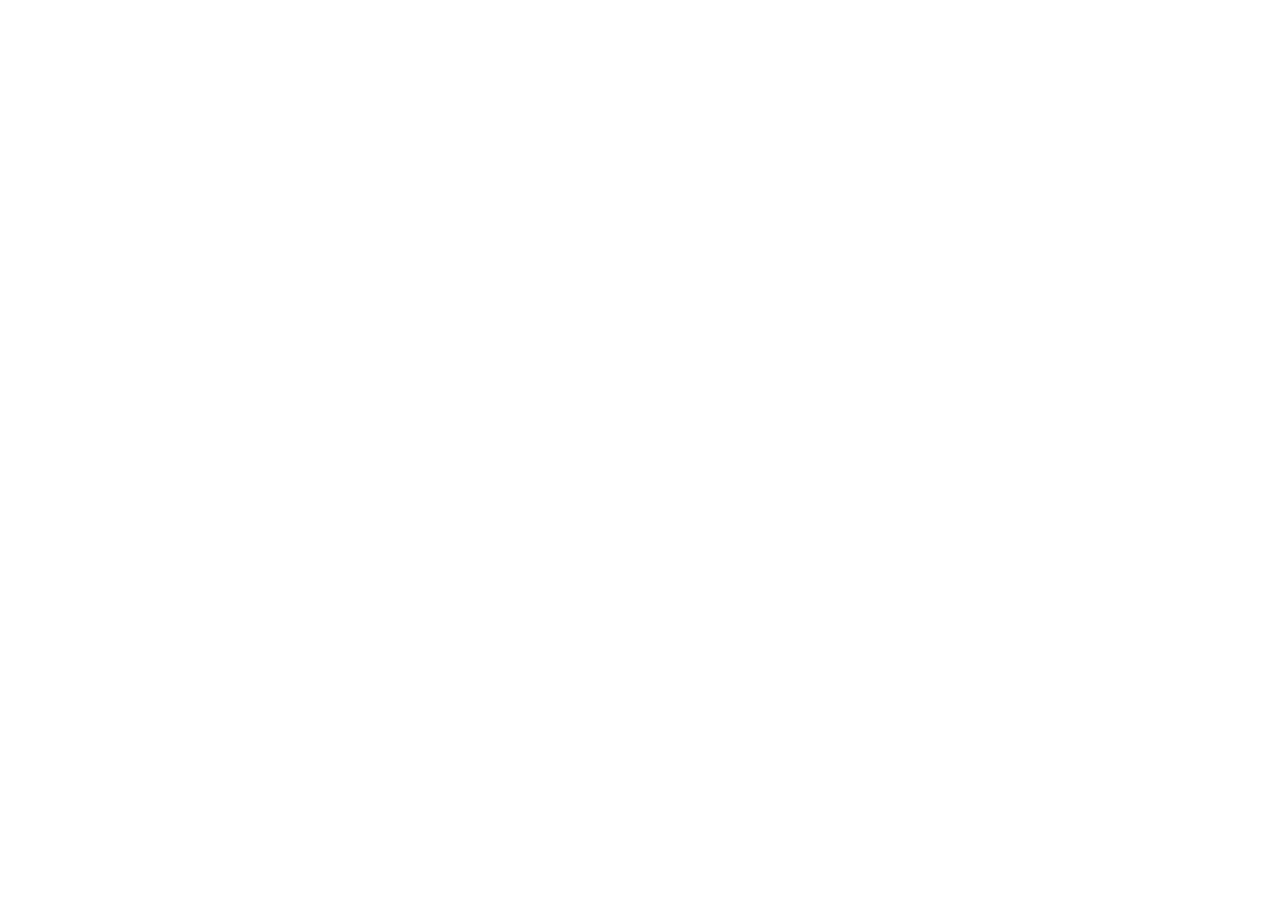
==== commit a06144fb: "Redirect printed wedding QR to giannispap232.github.io Updated the HTML structure and meta tags for " ====
--- a/index.html
+++ b/index.html
@@ -1,11 +1,16 @@
-<!doctype html><html lang="el"><head><meta charset="utf-8"><meta name="viewport" content="width=device-width,initial-scale=1"><meta name="theme-color" content="#521c2a"><title>Ιωάννης & Αικατερίνη | 27.12.2026</title><meta name="description" content="Στο νέο ξεκίνημα της ζωής μας. Ιωάννης και Αικατερίνη, 27 Δεκεμβρίου 2026 στις 16:30, στον Ιερό Μητροπολιτικό Ναό Αγίου Αχιλλίου Λαρίσης."><meta property="og:type" content="website"><meta property="og:locale" content="el_GR"><meta property="og:title" content="Ιωάννης & Αικατερίνη | 27.12.2026"><meta property="og:description" content="Η παρουσία, οι ευχές και οι προσευχές σας είναι για εμάς το πολυτιμότερο δώρο."><meta property="og:image" content="https://giannispap232.github.io/share-thumbnail.png"><meta property="og:image:width" content="1200"><meta property="og:image:height" content="1200"><meta property="og:image:alt" content="Ιωάννης και Αικατερίνη, 27 Δεκεμβρίου 2026"><meta name="twitter:card" content="summary_large_image"><meta name="twitter:title" content="Ιωάννης & Αικατερίνη | 27.12.2026"><meta name="twitter:description" content="Στο νέο ξεκίνημα της ζωής μας."><meta name="twitter:image" content="https://giannispap232.github.io/share-thumbnail.png"><link rel="icon" href="favicon.png" type="image/png"><link rel="apple-touch-icon" href="apple-touch-icon.png"><link rel="stylesheet" href="design.css"><link rel="stylesheet" href="fix.css"><link rel="stylesheet" href="contrast.css"><link rel="stylesheet" href="responsive.css"><link rel="stylesheet" href="brand.css?v=balanced4"><link rel="canonical" href="https://giannispap232.github.io/"><meta property="og:url" content="https://giannispap232.github.io/"></head><body class="locked"><section class="intro" id="intro"><button class="envelope" id="envelope" aria-label="Ανοίξτε το προσκλητήριο"><span class="env-back"></span><span class="env-front"></span><span class="flap"></span></button><p class="tap">Πατήστε για να ανοίξετε</p></section>
-<main id="content" inert aria-hidden="true">
-  <section class="date-hero section"><div class="date-stack reveal-down" aria-label="Ιωάννης και Αικατερίνη, 27 Δεκεμβρίου 2026"><span class="hero-number">27</span><b class="groom-name"><img src="name-ioannis.svg" alt="Ιωάννης"></b><div class="middle-date"><span class="hero-number">12</span></div><b class="bride-name"><img src="name-aikaterini.svg" alt="Αικατερίνη"></b><span class="hero-number">26</span></div></section>
-  <section class="countdown-section section reveal-up" id="countdown"><h2>Και μετράμε αντίστροφα:</h2><div class="countdown"><div><b id="days">—</b><small>Ημέρες</small></div><div><b id="hours">—</b><small>Ώρες</small></div><div><b id="minutes">—</b><small>Λεπτά</small></div><div><b id="seconds">—</b><small>Δ/λεπτα</small></div></div></section>
-  <section class="invitation section floral-section"><div class="photo-panel"><img id="couplePhoto" src="couple.jpg" alt="Ο Ιωάννης και η Αικατερίνη μαζί"></div><div class="invite-card"><p class="verse">…καὶ εὐαρεστήσαντες<br>ἐνώπιόν σου<br>λάμψωσιν ὡς φωστῆρες<br>ἐν οὐρανῷ…</p><span class="divider">✦</span><h1 class="exact-names"><img src="name-ioannis.svg" alt="Ιωάννης"><img class="amp-art" src="ampersand.svg" alt="&"><img src="name-aikaterini.svg" alt="Αικατερίνη"></h1><div class="people"><div><h2>Οι οικογένειες</h2><p>π. Δημητρίου & Ιφιγένειας<span class="family-name">Παπαγεωργίου</span><span class="family-group">Χρήστου & Φωτεινής<span class="family-name">Τζίκα</span></span></p></div><div><h2>Ο κουμπάρος</h2><p>Χρήστος Παπαχαραλάμπους</p></div></div></div></section><section class="wedding-day section reveal-up"><h2>Η Μέρα του Γάμου</h2><span class="day-star">✦</span><div class="day-cards"><article class="day-card"><span class="day-icon" aria-hidden="true"><img src="wedding-rings.svg" alt=""></span><h3>Γάμος</h3><strong>16:30</strong><p>27 Δεκεμβρίου 2026</p><h4>Ιερός Μητροπολιτικός Ναός<br>Αγίου Αχιλλίου Λαρίσης</h4><a target="_blank" rel="noopener" href="https://www.google.com/maps/search/?api=1&query=Ιερός+Μητροπολιτικός+Ναός+Αγίου+Αχιλλίου+Λάρισα">📍 Δείτε στον χάρτη</a></article><article class="day-card"><span class="day-icon" aria-hidden="true"><img src="cutlery.svg" alt=""></span><h3>Δεξίωση</h3><p class="reception-intro">Θα ακολουθήσει δεξίωση στο</p><h4>Κτήμα Πισίνα</h4><a target="_blank" rel="noopener" href="https://www.google.com/maps/search/?api=1&query=Κτήμα+Πισίνα+Λάρισα">📍 Δείτε στον χάρτη</a></article></div></section>
-  <section class="rsvp section" id="rsvp"><div class="rsvp-card"><p>Για την παρουσία σας στο τραπέζι,<br>συμπληρώστε την παρακάτω φόρμα.</p><p class="deadline">Σε περίπτωση απουσίας σας ενημερώστε μας έως 10/12.</p><form id="rsvpForm"><label>Ονοματεπώνυμο<input name="name" required autocomplete="name"></label><label>Τηλέφωνο<input name="phone" type="tel" required autocomplete="tel"></label><fieldset><legend>Θα έρθετε στη δεξίωση;</legend><label class="choice"><input type="radio" name="attendance" value="Ναι" required> Ναι</label><label class="choice"><input type="radio" name="attendance" value="Όχι"> Όχι</label></fieldset><label>Αν ΝΑΙ, πόσα άτομα να σημειώσουμε;<select name="guests" required><option value="">Επιλέξτε</option><option>1</option><option>2</option><option>3</option><option>4</option><option>5</option><option>6</option><option>7</option><option>8</option><option>9</option><option>10</option></select></label><label>Κάτι που θέλετε να μας πείτε…<textarea name="message" rows="3"></textarea></label><button class="button" type="submit">Αποστολή απάντησης</button><p id="formStatus" role="status"></p></form></div></section>
-<section class="gift section"><p class="gift-intro">Στο νέο ξεκίνημα της ζωής μας<br>η παρουσία, οι ευχές και οι προσευχές σας<br>είναι για εμάς το πολυτιμότερο δώρο.</p><p class="eyebrow">ΠΡΟΑΙΡΕΤΙΚΗ ΛΙΣΤΑ ΓΑΜΟΥ</p><div class="gift-options"><div class="bank-card"><span class="bank-icon" aria-hidden="true">€</span><h3>Εθνική Τράπεζα</h3><button class="copy-gift" data-copy="GR8901107210000072110317087">GR89 0110 7210 0000 7211 0317 087</button><p class="copy-status" role="status">Πατήστε για αντιγραφή</p></div><div class="bank-card"><span class="bank-icon" aria-hidden="true">✦</span><h3>IRIS Payments</h3><button class="copy-gift" data-copy="6977184895">697 718 4895</button><p class="copy-status" role="status">Πατήστε για αντιγραφή</p></div></div><p class="gift-thanks">Σας ευχαριστούμε θερμά.</p></section>
-<section class="album section"><h2>Οι στιγμές μας</h2><p>Βοηθήστε μας να δημιουργήσουμε ένα μοναδικό ψηφιακό άλμπουμ, γεμάτο χαμόγελα, συγκινήσεις και αυθόρμητες στιγμές!</p><button type="button" class="soft-button upload-label">Ανεβάστε φωτογραφίες</button><p id="uploadStatus" role="status"></p><div id="photoPreview" class="photo-preview"></div></section>
-<footer class="section"><h2>Στοιχεία επικοινωνίας.</h2><div class="phone-links"><a href="tel:+306971783528"><b>Ιωάννης</b><span>697 178 3528</span></a><a href="tel:+306977184895"><b>Αικατερίνη</b><span>697 718 4895</span></a></div></footer>
-</main><button class="music show" id="music" aria-label="Αναπαραγωγή μουσικής" aria-pressed="false" hidden><svg viewBox="0 0 24 24" aria-hidden="true" focusable="false"><path fill="currentColor" d="M8 5.5a1 1 0 0 1 1.5-.86l10 6a1 1 0 0 1 0 1.72l-10 6A1 1 0 0 1 8 17.5z"/></svg></button><audio id="audio" src="music.mp3" loop preload="none"></audio><script src="https://upload-widget.cloudinary.com/latest/global/all.js"></script><script src="script.js?v=ack4"></script></body></html>
-
+<!doctype html>
+<html lang="el">
+<head>
+<meta charset="utf-8">
+<meta name="viewport" content="width=device-width,initial-scale=1">
+<title>Ιωάννης &amp; Αικατερίνη | 27.12.2026</title>
+<link rel="canonical" href="https://giannispap232.github.io/">
+<meta http-equiv="refresh" content="0;url=https://giannispap232.github.io/">
+<meta property="og:title" content="Ιωάννης &amp; Αικατερίνη | 27.12.2026">
+<meta property="og:description" content="Σας περιμένουμε στη χαρά μας, στις 27 Δεκεμβρίου 2026.">
+<meta property="og:image" content="https://giannispap232.github.io/share-thumbnail.png">
+<meta property="og:url" content="https://giannispap232.github.io/">
+<script>location.replace("https://giannispap232.github.io/" + location.search + location.hash);</script>
+</head>
+<body><p>Μεταφέρεστε στο προσκλητήριο. <a href="https://giannispap232.github.io/">Πατήστε εδώ αν δεν ανοίξει αυτόματα.</a></p></body>
+</html>
